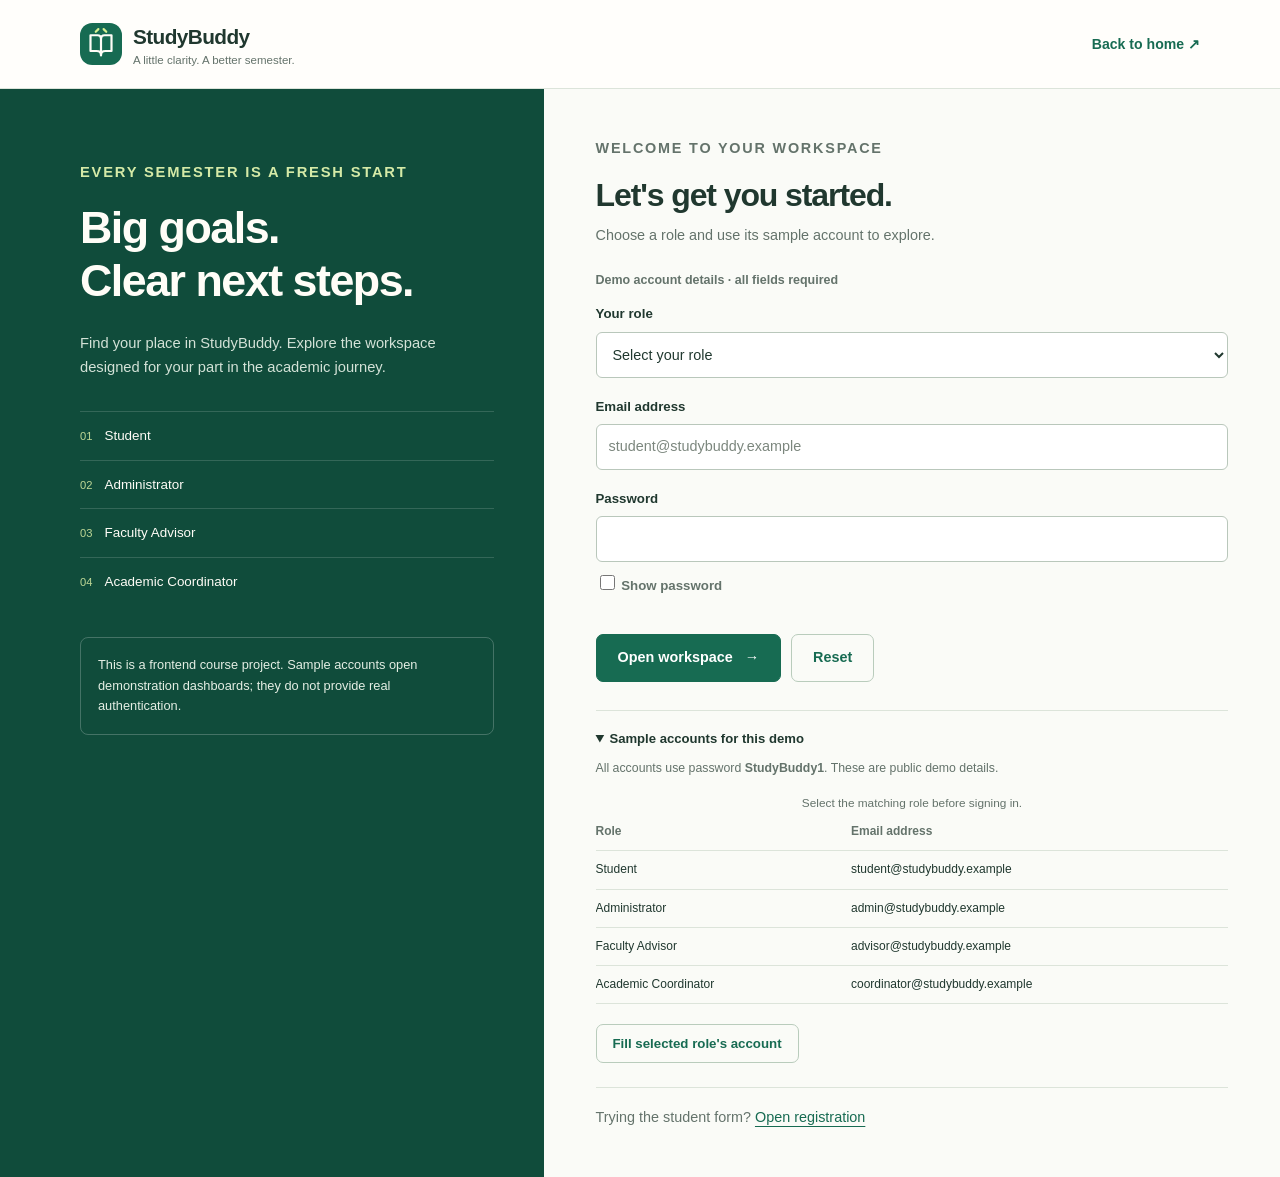
==== Login.html @ 67e5e539 "Add StudyBuddy milestone 1 frontend foundation Implement home navigation, demo login, student regist" ====
<!DOCTYPE html>
<html lang="en">
<head>
    <meta charset="UTF-8">
    <meta name="viewport" content="width=device-width, initial-scale=1.0">
    <title>Demo login — StudyBuddy</title>
    <link rel="icon" href="Images/StudyBuddyLogo.svg" type="image/svg+xml">
    <link rel="stylesheet" href="Design/Style.css">
</head>
<body onload="loadLoginPage()">
    <a class="skip-link" href="#main">Skip to login form</a>
    <header class="site-header"><div class="container header-inner">
        <a class="brand" href="index.html" aria-label="StudyBuddy home"><img src="Images/StudyBuddyLogo.svg" alt="" width="42" height="42"><span><strong>StudyBuddy</strong><small>A little clarity. A better semester.</small></span></a>
        <nav class="header-nav" aria-label="Main navigation"><a href="index.html">Back to home <span aria-hidden="true">↗</span></a></nav>
    </div></header>
    <div class="auth-layout">
        <aside class="auth-story">
            <p class="eyebrow">Every semester is a fresh start</p>
            <h2>Big goals.<br>Clear next steps.</h2>
            <p>Find your place in StudyBuddy. Explore the workspace designed for your part in the academic journey.</p>
            <ul class="story-list"><li><span aria-hidden="true">01</span>Student</li><li><span aria-hidden="true">02</span>Administrator</li><li><span aria-hidden="true">03</span>Faculty Advisor</li><li><span aria-hidden="true">04</span>Academic Coordinator</li></ul>
            <div class="story-note">This is a frontend course project. Sample accounts open demonstration dashboards; they do not provide real authentication.</div>
        </aside>
        <main class="auth-panel" id="main">
            <p class="eyebrow">Welcome to your workspace</p>
            <h1>Let's get you started.</h1>
            <p>Choose a role and use its sample account to explore.</p>
            <noscript><p class="noscript-note">JavaScript is needed to validate this form and open a dashboard.</p></noscript>
            <!-- As in the HMS sample, JavaScript checks every field before submission. -->
            <form onsubmit="return validateLoginForm()" onreset="resetLoginForm()" novalidate>
                <fieldset disabled>
                    <legend>Demo account details · all fields required</legend>
                    <div class="field">
                        <label for="Role">Your role</label>
                        <select id="Role" name="role" required aria-describedby="RoleError" onchange="clearAllErrors()">
                            <option value="">Select your role</option><option value="student">Student</option><option value="admin">Administrator</option><option value="advisor">Faculty Advisor</option><option value="coordinator">Academic Coordinator</option>
                        </select>
                        <p class="error" id="RoleError"></p>
                    </div>
                    <div class="field"><label for="Email">Email address</label><input id="Email" name="email" type="email" autocomplete="username" placeholder="student@studybuddy.example" required aria-describedby="EmailError"><p class="error" id="EmailError"></p></div>
                    <div class="field">
                        <label for="Password">Password</label><input id="Password" name="password" type="password" autocomplete="current-password" required aria-describedby="PasswordError">
                        <p class="error" id="PasswordError"></p>
                        <label class="choice"><input type="checkbox" id="ShowPassword" onclick="togglePassword('Password', this)"> Show password</label>
                    </div>
                </fieldset>
                <p id="ResultText" class="form-result" role="status" aria-live="polite"></p>
                <div class="form-actions"><button class="button" type="submit">Open workspace <span aria-hidden="true">→</span></button><button class="button secondary" type="reset">Reset</button></div>
                <details class="demo-accounts" open>
                    <summary>Sample accounts for this demo</summary>
                    <p>All accounts use password <strong>StudyBuddy1</strong>. These are public demo details.</p>
                    <div class="table-scroll"><table><caption class="hint">Select the matching role before signing in.</caption><thead><tr><th scope="col">Role</th><th scope="col">Email address</th></tr></thead><tbody>
                        <tr><td>Student</td><td>student@studybuddy.example</td></tr><tr><td>Administrator</td><td>admin@studybuddy.example</td></tr><tr><td>Faculty Advisor</td><td>advisor@studybuddy.example</td></tr><tr><td>Academic Coordinator</td><td>coordinator@studybuddy.example</td></tr>
                    </tbody></table></div>
                    <div class="form-actions"><button class="button secondary small" type="button" onclick="fillDemoAccount()">Fill selected role's account</button></div>
                </details>
            </form>
            <p class="form-bottom">Trying the student form? <a href="Student/StudentRegistration.html">Open registration</a></p>
        </main>
    </div>
    <script src="JS/Common.js"></script><script src="JS/Data.js"></script><script src="JS/Demo.js"></script><script src="JS/Login.js"></script>
</body>
</html>
---- Design/Style.css ----
/* Shared page styles, following the faculty's Design/Style.css structure. */
:root
{
    --green: #176b52;
    --green-dark: #104c3b;
    --green-light: #edf5ee;
    --ink: #20382f;
    --muted: #64736b;
    --paper: #fafbf7;
    --line: #dce4da;
}

* { box-sizing: border-box; }
html { scroll-behavior: smooth; }
body
{
    margin: 0;
    font-family: Arial, Helvetica, sans-serif;
    color: var(--ink);
    background: var(--paper);
    line-height: 1.6;
}
button, input, select { font: inherit; }
button, a, input, select, summary { -webkit-tap-highlight-color: transparent; }
a { color: var(--green); text-underline-offset: 4px; }
a:hover { color: var(--green-dark); }
button { cursor: pointer; }
img { max-width: 100%; }
h1, h2, h3, p { margin-top: 0; }
h1, h2, h3 { line-height: 1.2; }
h1 { font-size: 2.5rem; letter-spacing: -1.1px; }
h2 { font-size: 1.75rem; letter-spacing: -.5px; }
h3 { font-size: 1.15rem; }
p { margin-bottom: 1rem; }
[hidden] { display: none !important; }
:focus-visible { outline: 3px solid #d18a24; outline-offset: 4px; }
.container { width: min(1120px, calc(100% - 48px)); margin: 0 auto; }
.skip-link
{
    position: absolute;
    left: 16px;
    top: -100px;
    z-index: 5;
    padding: 10px 18px;
    background: white;
}
.skip-link:focus { top: 10px; }
.site-header { border-bottom: 1px solid var(--line); background: #fffefb; }
.header-inner { display: flex; align-items: center; justify-content: space-between; min-height: 88px; gap: 24px; }
.brand { display: inline-flex; align-items: center; gap: 11px; text-decoration: none; color: var(--ink); }
.brand img { width: 42px; height: 42px; }
.brand strong { display: block; font-size: 1.3rem; letter-spacing: -.6px; }
.brand small { display: block; color: var(--muted); font-size: .72rem; line-height: 1.3; }
.header-nav { display: flex; align-items: center; gap: 28px; }
.header-nav a { font-size: .88rem; text-decoration: none; font-weight: 600; }
.button
{
    display: inline-flex;
    align-items: center;
    justify-content: center;
    gap: 12px;
    min-height: 46px;
    padding: 11px 21px;
    border: 1px solid var(--green);
    border-radius: 7px;
    background: var(--green);
    color: white;
    text-decoration: none;
    font-weight: 600;
    font-size: .9rem;
}
.button:hover { color: white; background: var(--green-dark); border-color: var(--green-dark); }
.button.secondary { background: transparent; color: var(--green); border-color: #b9ccbc; }
.button.secondary:hover { background: var(--green-light); }
.button.small { min-height: 39px; padding: 7px 16px; font-size: .83rem; }
.link-button { border: 0; padding: 0; background: none; color: var(--green); text-decoration: underline; text-underline-offset: 4px; }
.eyebrow { font-size: .72rem; letter-spacing: 1.8px; text-transform: uppercase; font-weight: 700; color: var(--green); margin-bottom: 16px; }
.muted { color: var(--muted); }
.pill { display: inline-block; border: 1px solid var(--line); border-radius: 30px; padding: 3px 10px; font-size: .7rem; font-weight: 700; white-space: nowrap; }
.pill.ready { background: var(--green-light); border-color: #c8dccb; color: var(--green); }
.pill.planned { background: #f6f1e7; border-color: #e7ddc6; color: #76613a; }
.hero { display: grid; grid-template-columns: 1.2fr 1fr; gap: 70px; align-items: center; padding: 72px 0 62px; }
.hero h1 { font-size: clamp(2.7rem, 5vw, 4.1rem); line-height: 1.08; letter-spacing: -2.5px; margin-bottom: 22px; }
.hero h1 span { color: var(--green); }
.hero-copy > p:not(.eyebrow) { color: var(--muted); max-width: 490px; font-size: 1.02rem; }
.hero-actions { display: flex; gap: 12px; flex-wrap: wrap; margin: 28px 0 20px; }
.hero-meta { font-size: .75rem !important; }
.workspace-preview { background: #fffefb; border: 1px solid var(--line); border-radius: 14px; padding: 27px; box-shadow: 0 16px 36px #20382f09; transform: rotate(1deg); }
.preview-heading { display: flex; justify-content: space-between; align-items: center; border-bottom: 1px solid var(--line); padding-bottom: 17px; gap: 12px; }
.preview-heading strong { font-size: .83rem; }
.workspace-preview h2 { font-size: 1.45rem; margin: 24px 0 10px; }
.workspace-preview > p { font-size: .86rem; color: var(--muted); }
.step-list { list-style: none; padding: 0; margin: 24px 0 18px; }
.step-list li { display: flex; gap: 14px; align-items: center; padding: 15px 0; border-top: 1px solid #edf0e9; }
.step-number { display: grid; place-items: center; flex-shrink: 0; width: 34px; height: 34px; border-radius: 9px; background: #edf3e8; color: var(--green); font-size: .8rem; font-weight: 700; }
.step-list strong { display: block; font-size: .85rem; }
.step-list small { display: block; color: var(--muted); font-size: .76rem; }
.preview-footer { display: flex; gap: 8px; padding-top: 12px; }
.foundation-note { display: flex; align-items: center; gap: 17px; border: 1px solid #d4e0ca; border-radius: 8px; background: #f0f5e9; padding: 17px 21px; font-size: .83rem; }
.foundation-note p { margin: 0; }
.foundation-note strong { white-space: nowrap; color: var(--green); }
.role-section { padding: 60px 0; }
.section-top { display: flex; justify-content: space-between; align-items: end; gap: 24px; margin-bottom: 27px; }
.section-top h2 { margin-bottom: 8px; }
.section-top p { margin: 0; font-size: .92rem; color: var(--muted); }
.section-index { color: var(--muted); font-size: .72rem; white-space: nowrap; }
.role-grid { display: grid; grid-template-columns: repeat(4, 1fr); gap: 16px; }
.role-card { padding: 24px 20px; background: #fffefb; border: 1px solid var(--line); border-radius: 10px; display: flex; flex-direction: column; align-items: start; }
.role-icon { display: grid; place-items: center; width: 42px; height: 42px; background: var(--green-light); border-radius: 10px; color: var(--green); margin-bottom: 24px; font-size: 1.05rem; font-weight: 700; }
.role-card.admin .role-icon { background: #eef0f9; color: #4e5f91; }
.role-card.advisor .role-icon { background: #f7f0de; color: #8c6827; }
.role-card.coordinator .role-icon { background: #f4eaf0; color: #855971; }
.role-card h3 { margin-bottom: 12px; }
.role-card p { font-size: .82rem; color: var(--muted); margin-bottom: 23px; }
.role-card button { margin-top: auto; border: 0; padding: 0; background: none; font-weight: 700; font-size: .82rem; color: var(--green); }
.site-footer { border-top: 1px solid var(--line); padding: 25px 0; font-size: .74rem; color: var(--muted); }
.footer-inner { display: flex; justify-content: space-between; gap: 15px; flex-wrap: wrap; }
.footer-inner p { margin: 0; }
.demo-tools { padding-bottom: 24px; font-size: .78rem; color: var(--muted); }
.demo-tools p { margin: 8px 0 0; }

/* Forms keep the sample's fieldsets, error paragraphs, and result box. */
.auth-layout { display: grid; grid-template-columns: .85fr 1.15fr; min-height: calc(100vh - 89px); }
.auth-story { background: var(--green-dark); color: #fffdf7; padding: 72px max(30px, calc((100vw - 1120px) / 2)); padding-right: 50px; }
.auth-story .eyebrow { color: #d5eaa7; }
.auth-story h2 { font-size: clamp(2rem, 3.5vw, 3.2rem); letter-spacing: -1.5px; margin-bottom: 24px; }
.auth-story > p { color: #d3e2d7; font-size: .92rem; }
.story-list { list-style: none; margin: 32px 0; padding: 0; }
.story-list li { padding: 13px 0; border-top: 1px solid #ffffff26; font-size: .84rem; }
.story-list span { color: #bed796; margin-right: 12px; font-size: .7rem; }
.story-note { border: 1px solid #ffffff38; border-radius: 8px; padding: 17px; font-size: .8rem; color: #e4eee4; }
.auth-panel { padding: 48px 7%; max-width: 790px; width: 100%; margin: 0 auto; }
.auth-panel h1 { font-size: 2rem; margin-bottom: 10px; }
.auth-panel > p { color: var(--muted); font-size: .9rem; }
fieldset { border: 0; padding: 0; margin: 24px 0 0; min-width: 0; }
legend { font-size: .78rem; font-weight: 700; color: var(--muted); padding: 0 0 12px; }
.field { margin-bottom: 18px; }
.field label { display: block; font-size: .83rem; font-weight: 600; margin-bottom: 7px; }
input[type="text"], input[type="email"], input[type="password"], input[type="tel"], select
{
    width: 100%;
    min-height: 46px;
    border: 1px solid #b9c7bb;
    border-radius: 6px;
    padding: 10px 12px;
    background: white;
    color: var(--ink);
    font-size: .9rem;
}
input::placeholder { color: #7c877e; }
input:focus, select:focus { border-color: var(--green); outline: 2px solid #176b5233; outline-offset: 1px; }
[aria-invalid="true"] { border-color: #a52e27 !important; }
.hint { color: var(--muted); font-size: .74rem; margin: 6px 0 0; }
.error { color: #a52e27; margin: 5px 0 0; font-size: .78rem; }
.error:empty { display: none; }
.choice { display: flex; gap: 9px; align-items: center; font-size: .78rem; color: var(--muted); margin: 10px 0; }
.choice input { width: 15px; height: 15px; accent-color: var(--green); }
.form-actions { display: flex; flex-wrap: wrap; gap: 10px; margin-top: 20px; }
.form-result { margin: 16px 0 0; font-size: .84rem; }
.form-result.success { padding: 13px; background: #eaf4e8; border: 1px solid #b8d5b5; border-radius: 6px; color: #245625; }
.form-result.failed { padding: 13px; background: #fff0ec; border: 1px solid #e5beb5; border-radius: 6px; color: #932e24; }
.demo-accounts { margin-top: 28px; padding-top: 17px; border-top: 1px solid var(--line); }
.demo-accounts summary { cursor: pointer; font-weight: 600; font-size: .82rem; }
.demo-accounts p { font-size: .77rem; margin: 10px 0; color: var(--muted); }
.table-scroll { overflow-x: auto; }
table { width: 100%; border-collapse: collapse; font-size: .75rem; }
th, td { text-align: left; padding: 9px 8px; border-bottom: 1px solid var(--line); }
th { color: var(--muted); font-weight: 600; }
td:first-child, th:first-child { padding-left: 0; }
.form-bottom { margin: 24px 0 0; padding-top: 18px; border-top: 1px solid var(--line); font-size: .82rem; }
.registration-main { max-width: 850px; padding: 48px 0; }
.registration-card { background: #fffefb; border: 1px solid var(--line); padding: 30px; border-radius: 12px; }
.registration-card fieldset { border-top: 1px solid var(--line); padding-top: 20px; margin-top: 20px; }
.registration-card legend { padding: 0 12px 0 0; color: var(--green); font-size: .83rem; }
.form-grid { display: grid; grid-template-columns: 1fr 1fr; gap: 0 24px; }
.registration-header h1 { margin-bottom: 12px; }
.registration-header > p:not(.eyebrow) { color: var(--muted); max-width: 630px; font-size: .92rem; }
.continue-login { margin-top: 16px; }

/* The four role folders use the same dashboard shell. */
.dashboard-layout { display: grid; grid-template-columns: 238px minmax(0, 1fr); min-height: 100vh; }
.sidebar { background: #f1f4ec; border-right: 1px solid var(--line); padding: 27px 22px; display: flex; flex-direction: column; }
.sidebar .brand { margin-bottom: 36px; }
.sidebar .brand strong { font-size: 1.18rem; }
.sidebar .brand img { width: 36px; height: 36px; }
.sidebar-label { color: var(--muted); font-size: .66rem; letter-spacing: 1.7px; text-transform: uppercase; font-weight: 700; padding-left: 12px; margin-bottom: 12px; }
.sidebar-nav { display: flex; flex-direction: column; gap: 5px; }
.sidebar-nav a { text-decoration: none; color: #576b5f; font-size: .82rem; padding: 10px 12px; border-radius: 6px; }
.sidebar-nav a:hover { background: #e5ecdf; }
.sidebar-nav a.active { color: var(--green-dark); background: #dce9d5; font-weight: 700; }
.sidebar-bottom { margin-top: auto; padding: 34px 12px 0; color: var(--muted); font-size: .73rem; }
.sidebar-bottom a { display: block; margin-bottom: 12px; }
.dashboard-main { min-width: 0; }
.dashboard-topbar { padding: 21px 40px; border-bottom: 1px solid var(--line); display: flex; align-items: center; justify-content: space-between; gap: 20px; background: #fffefb; }
.breadcrumb { color: var(--muted); font-size: .78rem; }
.breadcrumb strong { color: var(--ink); font-weight: 500; }
.dashboard-content { max-width: 1100px; padding: 43px 40px; }
.dashboard-title { display: flex; justify-content: space-between; align-items: start; gap: 18px; margin-bottom: 28px; }
.dashboard-title h1 { font-size: 2.15rem; margin-bottom: 10px; }
.dashboard-title p { color: var(--muted); font-size: .9rem; max-width: 600px; margin-bottom: 0; }
.dashboard-title .eyebrow { color: var(--green); font-size: .7rem; margin-bottom: 10px; }
.welcome-panel { display: grid; grid-template-columns: 1fr auto; gap: 24px; align-items: center; padding: 28px; border: 1px solid #cbdcc0; border-radius: 10px; background: #edf3e5; margin-bottom: 35px; }
.welcome-panel h2 { font-size: 1.3rem; margin-bottom: 10px; }
.welcome-panel p { font-size: .86rem; color: #50694e; margin-bottom: 0; max-width: 610px; }
.feature-heading { margin: 0 0 18px; font-size: 1.1rem; }
.feature-grid { display: grid; grid-template-columns: 1fr 1fr; gap: 18px; }
.feature-card { padding: 23px; border: 1px solid var(--line); background: #fffefb; border-radius: 9px; scroll-margin-top: 22px; }
.feature-card .card-top { display: flex; justify-content: space-between; align-items: center; margin-bottom: 18px; }
.feature-card .card-number { color: var(--green); font-size: .76rem; font-weight: 700; }
.feature-card h3 { margin-bottom: 11px; }
.feature-card p { font-size: .84rem; color: var(--muted); }
.feature-card .milestone { border-top: 1px solid #edf0e9; padding-top: 12px; font-size: .73rem; color: var(--muted); margin-bottom: 0; }
.dashboard-note { margin-top: 27px; font-size: .78rem; color: var(--muted); }
.dashboard-note p { margin: 10px 0; }
.dashboard-note button { font-size: .78rem; }
.noscript-note { padding: 16px; background: #fff0ec; color: #932e24; border: 1px solid #e5beb5; }

@media (max-width: 1000px)
{
    .hero { gap: 30px; }
    .role-grid { grid-template-columns: 1fr 1fr; }
    .dashboard-layout { grid-template-columns: 205px minmax(0, 1fr); }
    .dashboard-content { padding: 32px 25px; }
    .dashboard-topbar { padding: 20px 25px; }
    .welcome-panel { grid-template-columns: 1fr; }
}
@media (max-width: 760px)
{
    .container { width: calc(100% - 36px); }
    .header-inner { min-height: 76px; gap: 12px; }
    .header-nav { gap: 14px; }
    .header-nav .desktop-link { display: none; }
    .brand small { display: none; }
    .hero { grid-template-columns: 1fr; padding: 43px 0; gap: 32px; }
    .hero h1 { letter-spacing: -1.6px; }
    .workspace-preview { transform: none; }
    .foundation-note { display: block; }
    .foundation-note strong { display: block; margin-bottom: 6px; }
    .role-section { padding: 40px 0; }
    .section-top { display: block; }
    .section-index { display: none; }
    .auth-layout { grid-template-columns: 1fr; }
    .auth-story { padding: 32px 24px; }
    .auth-story h2 { font-size: 2rem; margin-bottom: 12px; }
    .auth-story > p { margin-bottom: 0; }
    .story-list, .story-note { display: none; }
    .auth-panel { padding: 32px 24px; }
    .registration-main { padding: 32px 0; }
    .registration-card { padding: 22px; }
    .dashboard-layout { grid-template-columns: 1fr; }
    .sidebar { border-right: 0; border-bottom: 1px solid var(--line); padding: 16px 20px; }
    .sidebar .brand { margin-bottom: 18px; }
    .sidebar-label, .sidebar-bottom { display: none; }
    .sidebar-nav { flex-direction: row; flex-wrap: wrap; gap: 4px; }
    .sidebar-nav a { padding: 8px 10px; font-size: .75rem; }
    .dashboard-content { padding: 27px 20px; }
    .dashboard-topbar { padding: 15px 20px; }
    .dashboard-title { display: block; }
    .dashboard-title .pill { margin-top: 12px; }
    .dashboard-title h1 { font-size: 1.85rem; }
}
@media (max-width: 480px)
{
    .role-grid, .form-grid, .feature-grid { grid-template-columns: 1fr; }
    .role-card { padding: 22px; }
    .role-icon { margin-bottom: 17px; }
    .hero-actions .button { width: 100%; }
    .workspace-preview { padding: 21px; }
    .welcome-panel { padding: 22px; }
    h1 { font-size: 2rem; }
}
@media (prefers-reduced-motion: reduce)
{
    html { scroll-behavior: auto; }
}
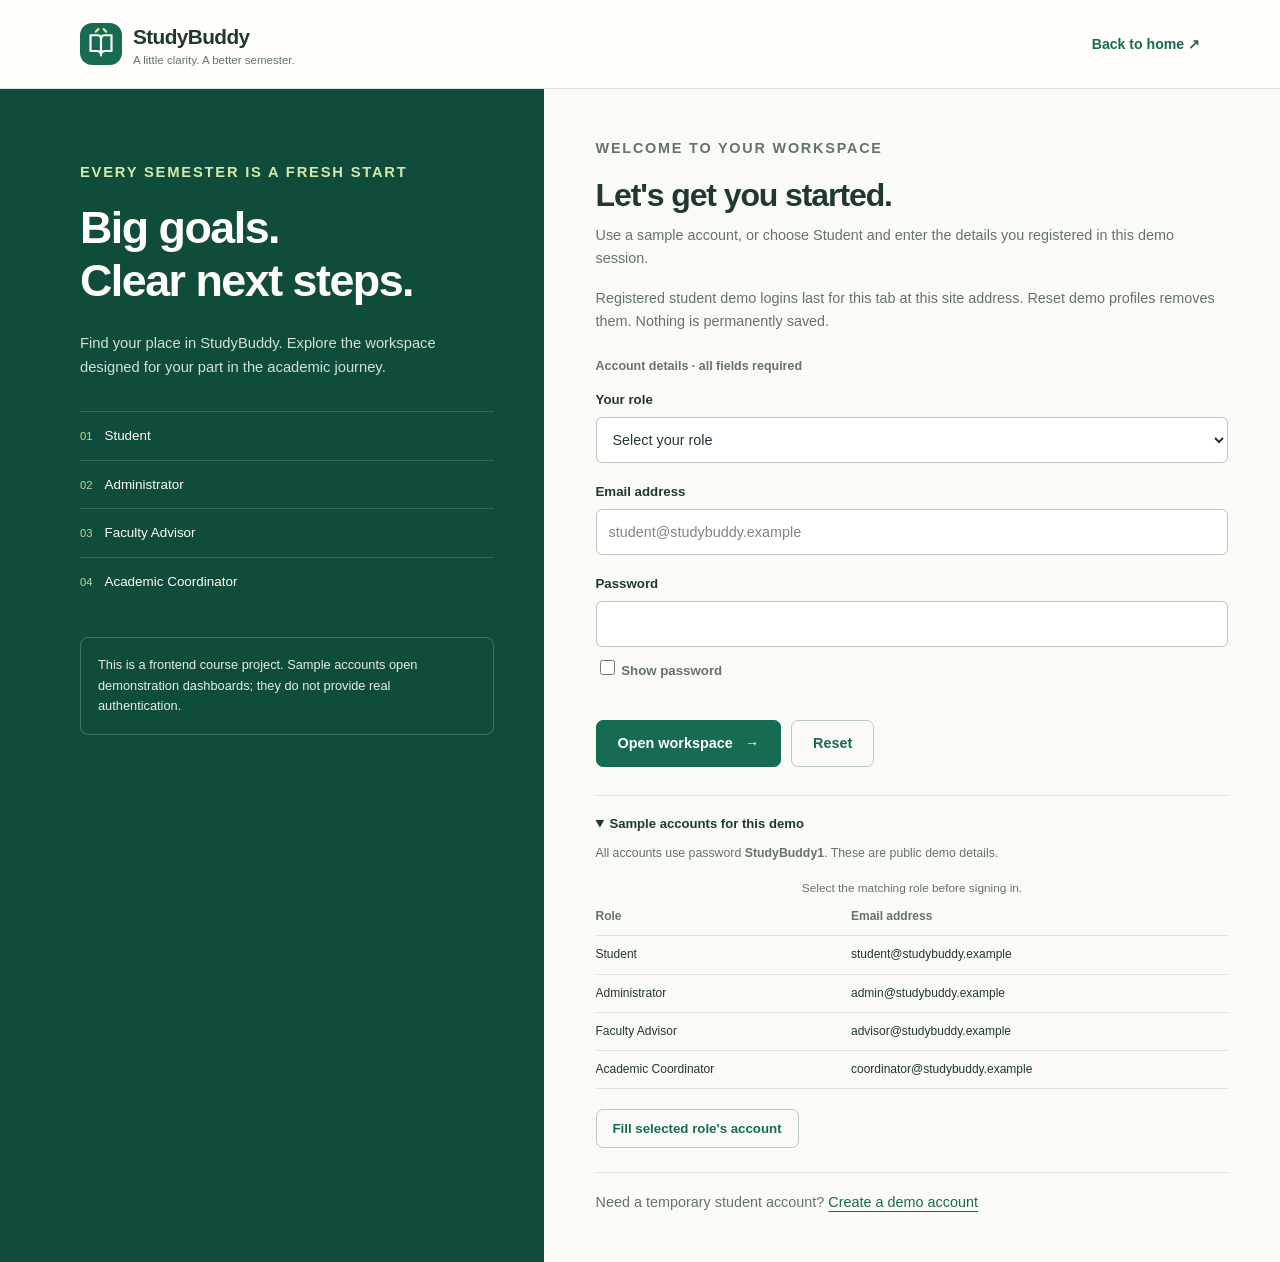
==== commit 914bc048: "Connect temporary student registration to simulated login Allow registered students to use their ent" ====
--- a/Login.html
+++ b/Login.html
@@ -24,12 +24,13 @@
         <main class="auth-panel" id="main">
             <p class="eyebrow">Welcome to your workspace</p>
             <h1>Let's get you started.</h1>
-            <p>Choose a role and use its sample account to explore.</p>
+            <p>Use a sample account, or choose Student and enter the details you registered in this demo session.</p>
+            <p class="hint" id="DemoStatus" role="status" aria-live="polite">Registered demo accounts work in the same tab and site address.</p>
             <noscript><p class="noscript-note">JavaScript is needed to validate this form and open a dashboard.</p></noscript>
             <!-- As in the HMS sample, JavaScript checks every field before submission. -->
             <form onsubmit="return validateLoginForm()" onreset="resetLoginForm()" novalidate>
                 <fieldset disabled>
-                    <legend>Demo account details · all fields required</legend>
+                    <legend>Account details · all fields required</legend>
                     <div class="field">
                         <label for="Role">Your role</label>
                         <select id="Role" name="role" required aria-describedby="RoleError" onchange="clearAllErrors()">
@@ -55,7 +56,7 @@
                     <div class="form-actions"><button class="button secondary small" type="button" onclick="fillDemoAccount()">Fill selected role's account</button></div>
                 </details>
             </form>
-            <p class="form-bottom">Trying the student form? <a href="Student/StudentRegistration.html">Open registration</a></p>
+            <p class="form-bottom">Need a temporary student account? <a href="Student/StudentRegistration.html">Create a demo account</a></p>
         </main>
     </div>
     <script src="JS/Common.js"></script><script src="JS/Data.js"></script><script src="JS/Demo.js"></script><script src="JS/Login.js"></script>
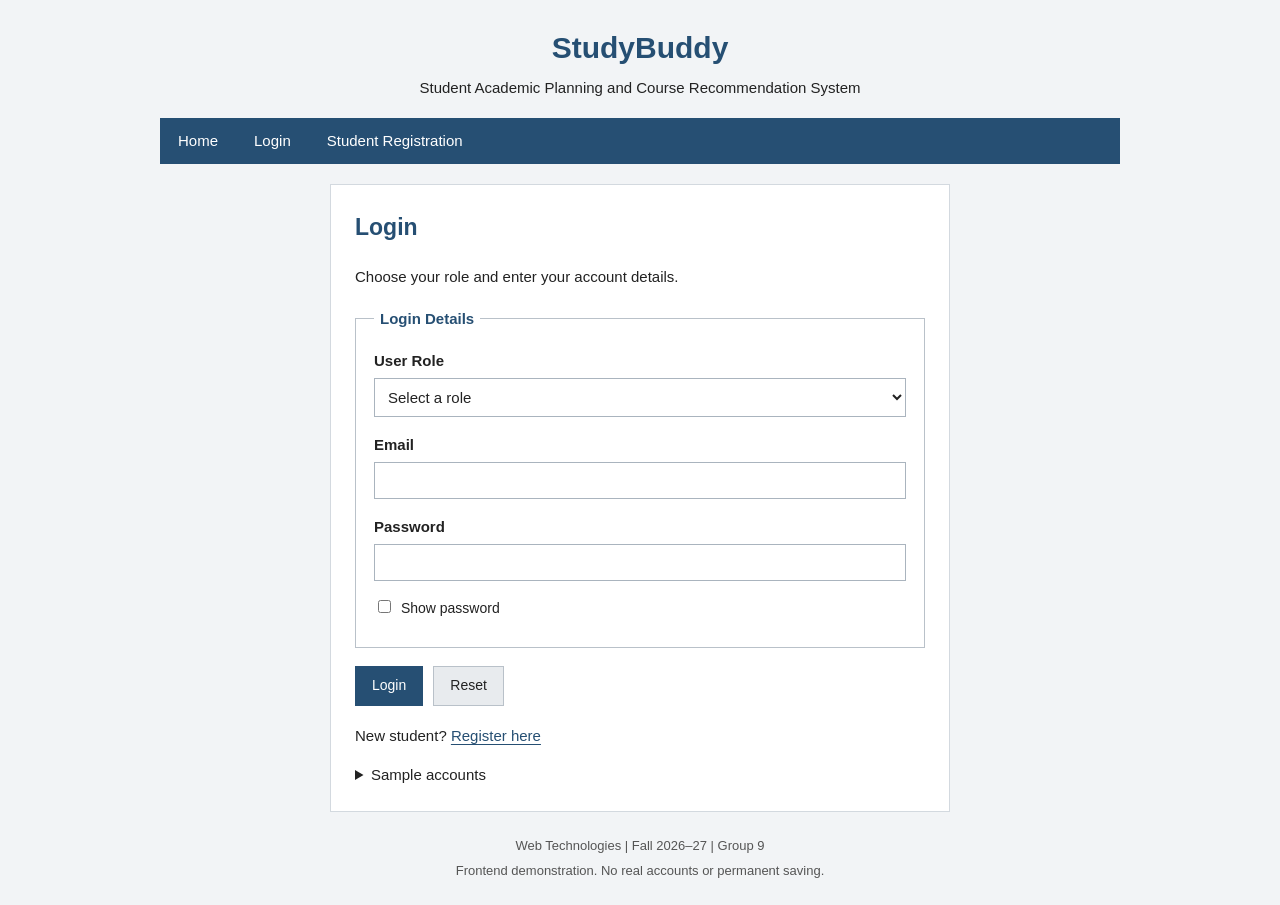
==== commit b0a59c9f: "Rebuild first draft with simple HMS-style pages and forms Use a plain academic layout, horizontal na" ====
--- a/Login.html
+++ b/Login.html
@@ -3,62 +3,165 @@
 <head>
     <meta charset="UTF-8">
     <meta name="viewport" content="width=device-width, initial-scale=1.0">
-    <title>Demo login — StudyBuddy</title>
-    <link rel="icon" href="Images/StudyBuddyLogo.svg" type="image/svg+xml">
+    <title>Login and Registration - StudyBuddy</title>
     <link rel="stylesheet" href="Design/Style.css">
 </head>
 <body onload="loadLoginPage()">
-    <a class="skip-link" href="#main">Skip to login form</a>
-    <header class="site-header"><div class="container header-inner">
-        <a class="brand" href="index.html" aria-label="StudyBuddy home"><img src="Images/StudyBuddyLogo.svg" alt="" width="42" height="42"><span><strong>StudyBuddy</strong><small>A little clarity. A better semester.</small></span></a>
-        <nav class="header-nav" aria-label="Main navigation"><a href="index.html">Back to home <span aria-hidden="true">↗</span></a></nav>
-    </div></header>
-    <div class="auth-layout">
-        <aside class="auth-story">
-            <p class="eyebrow">Every semester is a fresh start</p>
-            <h2>Big goals.<br>Clear next steps.</h2>
-            <p>Find your place in StudyBuddy. Explore the workspace designed for your part in the academic journey.</p>
-            <ul class="story-list"><li><span aria-hidden="true">01</span>Student</li><li><span aria-hidden="true">02</span>Administrator</li><li><span aria-hidden="true">03</span>Faculty Advisor</li><li><span aria-hidden="true">04</span>Academic Coordinator</li></ul>
-            <div class="story-note">This is a frontend course project. Sample accounts open demonstration dashboards; they do not provide real authentication.</div>
-        </aside>
-        <main class="auth-panel" id="main">
-            <p class="eyebrow">Welcome to your workspace</p>
-            <h1>Let's get you started.</h1>
-            <p>Use a sample account, or choose Student and enter the details you registered in this demo session.</p>
-            <p class="hint" id="DemoStatus" role="status" aria-live="polite">Registered demo accounts work in the same tab and site address.</p>
-            <noscript><p class="noscript-note">JavaScript is needed to validate this form and open a dashboard.</p></noscript>
-            <!-- As in the HMS sample, JavaScript checks every field before submission. -->
-            <form onsubmit="return validateLoginForm()" onreset="resetLoginForm()" novalidate>
+    <header class="header">
+        <h1>StudyBuddy</h1>
+        <p>Student Academic Planning and Course Recommendation System</p>
+    </header>
+    <nav class="topnav" aria-label="Main navigation">
+        <a href="index.html">Home</a>
+        <a href="#login" onclick="showLogin(); return false;">Login</a>
+        <a href="#register" onclick="showRegistration(); return false;">Student Registration</a>
+    </nav>
+    <main class="page form-container">
+        <noscript><p class="message failed">Please enable JavaScript to use the login and registration forms.</p></noscript>
+        <section id="login">
+            <h2>Login</h2>
+            <p>Choose your role and enter your account details.</p>
+            <form id="LoginForm" onsubmit="return validateLoginForm()" onreset="resetLoginForm()" oninput="clearResult('LoginResult')" onchange="clearResult('LoginResult')" novalidate>
                 <fieldset disabled>
-                    <legend>Account details · all fields required</legend>
-                    <div class="field">
-                        <label for="Role">Your role</label>
-                        <select id="Role" name="role" required aria-describedby="RoleError" onchange="clearAllErrors()">
-                            <option value="">Select your role</option><option value="student">Student</option><option value="admin">Administrator</option><option value="advisor">Faculty Advisor</option><option value="coordinator">Academic Coordinator</option>
+                    <legend>Login Details</legend>
+                    <div class="form-row">
+                        <label for="LoginRole">User Role</label>
+                        <select id="LoginRole" required aria-describedby="LoginRoleError">
+                            <option value="">Select a role</option>
+                            <option value="student">Student</option>
+                            <option value="admin">Administrator</option>
+                            <option value="advisor">Faculty Advisor</option>
+                            <option value="coordinator">Academic Coordinator</option>
                         </select>
-                        <p class="error" id="RoleError"></p>
+                        <p class="error" id="LoginRoleError"></p>
                     </div>
-                    <div class="field"><label for="Email">Email address</label><input id="Email" name="email" type="email" autocomplete="username" placeholder="student@studybuddy.example" required aria-describedby="EmailError"><p class="error" id="EmailError"></p></div>
-                    <div class="field">
-                        <label for="Password">Password</label><input id="Password" name="password" type="password" autocomplete="current-password" required aria-describedby="PasswordError">
-                        <p class="error" id="PasswordError"></p>
-                        <label class="choice"><input type="checkbox" id="ShowPassword" onclick="togglePassword('Password', this)"> Show password</label>
+                    <div class="form-row">
+                        <label for="LoginEmail">Email</label>
+                        <input id="LoginEmail" type="email" autocomplete="username" required aria-describedby="LoginEmailError">
+                        <p class="error" id="LoginEmailError"></p>
+                    </div>
+                    <div class="form-row">
+                        <label for="LoginPassword">Password</label>
+                        <input id="LoginPassword" type="password" autocomplete="current-password" required aria-describedby="LoginPasswordError">
+                        <p class="error" id="LoginPasswordError"></p>
+                    </div>
+                    <label class="choice">
+                        <input id="ShowLoginPassword" type="checkbox" onclick="togglePassword('LoginPassword', this)">
+                        Show password
+                    </label>
+                </fieldset>
+                <p id="LoginResult" class="message" role="status" aria-live="polite"></p>
+                <div class="form-buttons">
+                    <button type="submit">Login</button>
+                    <button class="secondary" type="reset">Reset</button>
+                </div>
+            </form>
+            <p>New student? <a href="#register" onclick="showRegistration(); return false;">Register here</a></p>
+            <details>
+                <summary>Sample accounts</summary>
+                <p class="small-note">Password for all sample accounts: <strong>StudyBuddy1</strong></p>
+                <div class="table-scroll">
+                    <table>
+                        <caption>Accounts for the classroom demonstration</caption>
+                        <thead><tr><th scope="col">Role</th><th scope="col">Email</th></tr></thead>
+                        <tbody>
+                            <tr><td>Student</td><td>student@studybuddy.example</td></tr>
+                            <tr><td>Administrator</td><td>admin@studybuddy.example</td></tr>
+                            <tr><td>Faculty Advisor</td><td>advisor@studybuddy.example</td></tr>
+                            <tr><td>Academic Coordinator</td><td>coordinator@studybuddy.example</td></tr>
+                        </tbody>
+                    </table>
+                </div>
+            </details>
+        </section>
+
+        <!-- Both forms stay on this page so temporary registration details are available to login. -->
+        <section id="register" hidden>
+            <h2>Student Registration</h2>
+            <p class="small-note">Use fictional details and a practice password. This demo account is cleared when you refresh or leave this page.</p>
+            <form id="RegistrationForm" onsubmit="return validateStudentRegistrationForm()" onreset="resetRegistrationForm()" oninput="clearRegistrationResult()" onchange="clearRegistrationResult()" novalidate>
+                <fieldset disabled>
+                    <legend>Student Information</legend>
+                    <div class="form-row">
+                        <label for="StudentName">Full Name</label>
+                        <input id="StudentName" type="text" autocomplete="name" required aria-describedby="StudentNameError">
+                        <p class="error" id="StudentNameError"></p>
+                    </div>
+                    <div class="form-row">
+                        <label for="StudentID">Student ID</label>
+                        <input id="StudentID" type="text" placeholder="26-12346-3" required aria-describedby="StudentIDHint StudentIDError">
+                        <p class="small-note" id="StudentIDHint">Example: 26-12346-3. The last digit is 1, 2 or 3.</p>
+                        <p class="error" id="StudentIDError"></p>
+                    </div>
+                    <div class="form-row">
+                        <label for="StudentEmail">Email</label>
+                        <input id="StudentEmail" type="email" autocomplete="email" required aria-describedby="StudentEmailError">
+                        <p class="error" id="StudentEmailError"></p>
+                    </div>
+                    <div class="form-row">
+                        <label for="StudentPhone">Phone Number (optional)</label>
+                        <input id="StudentPhone" type="tel" placeholder="01712345678" autocomplete="tel-national" aria-describedby="StudentPhoneError">
+                        <p class="error" id="StudentPhoneError"></p>
+                    </div>
+                    <div class="form-row">
+                        <label for="StudentProgram">Program</label>
+                        <select id="StudentProgram" required aria-describedby="StudentProgramError">
+                            <option value="">Select a program</option>
+                            <option value="CSE">Computer Science and Engineering</option>
+                            <option value="EEE">Electrical and Electronic Engineering</option>
+                            <option value="BBA">Business Administration</option>
+                        </select>
+                        <p class="error" id="StudentProgramError"></p>
+                    </div>
+                    <div class="form-row">
+                        <label for="StudentSemester">Current Semester</label>
+                        <select id="StudentSemester" required aria-describedby="StudentSemesterError">
+                            <option value="">Select a semester</option>
+                            <option value="1">1</option><option value="2">2</option>
+                            <option value="3">3</option><option value="4">4</option>
+                            <option value="5">5</option><option value="6">6</option>
+                            <option value="7">7</option><option value="8">8</option>
+                            <option value="9">9</option><option value="10">10</option>
+                            <option value="11">11</option><option value="12">12</option>
+                        </select>
+                        <p class="error" id="StudentSemesterError"></p>
                     </div>
                 </fieldset>
-                <p id="ResultText" class="form-result" role="status" aria-live="polite"></p>
-                <div class="form-actions"><button class="button" type="submit">Open workspace <span aria-hidden="true">→</span></button><button class="button secondary" type="reset">Reset</button></div>
-                <details class="demo-accounts" open>
-                    <summary>Sample accounts for this demo</summary>
-                    <p>All accounts use password <strong>StudyBuddy1</strong>. These are public demo details.</p>
-                    <div class="table-scroll"><table><caption class="hint">Select the matching role before signing in.</caption><thead><tr><th scope="col">Role</th><th scope="col">Email address</th></tr></thead><tbody>
-                        <tr><td>Student</td><td>student@studybuddy.example</td></tr><tr><td>Administrator</td><td>admin@studybuddy.example</td></tr><tr><td>Faculty Advisor</td><td>advisor@studybuddy.example</td></tr><tr><td>Academic Coordinator</td><td>coordinator@studybuddy.example</td></tr>
-                    </tbody></table></div>
-                    <div class="form-actions"><button class="button secondary small" type="button" onclick="fillDemoAccount()">Fill selected role's account</button></div>
-                </details>
+                <fieldset disabled>
+                    <legend>Password</legend>
+                    <div class="form-row">
+                        <label for="StudentPassword">Password</label>
+                        <input id="StudentPassword" type="password" autocomplete="new-password" required aria-describedby="StudentPasswordHint StudentPasswordError">
+                        <p class="small-note" id="StudentPasswordHint">At least 8 characters, including an uppercase letter, a lowercase letter and a number.</p>
+                        <p class="error" id="StudentPasswordError"></p>
+                    </div>
+                    <div class="form-row">
+                        <label for="ConfirmPassword">Confirm Password</label>
+                        <input id="ConfirmPassword" type="password" autocomplete="new-password" required aria-describedby="ConfirmPasswordError">
+                        <p class="error" id="ConfirmPasswordError"></p>
+                    </div>
+                    <label class="choice">
+                        <input id="ShowRegisterPassword" type="checkbox" onclick="togglePassword('StudentPassword', this); togglePassword('ConfirmPassword', this)">
+                        Show passwords
+                    </label>
+                </fieldset>
+                <p id="RegisterResult" class="message" role="status" aria-live="polite"></p>
+                <div class="form-buttons">
+                    <button type="submit">Register</button>
+                    <button class="secondary" type="reset">Reset</button>
+                    <button id="GoToLogin" type="button" onclick="showLogin()" hidden>Go to login</button>
+                </div>
             </form>
-            <p class="form-bottom">Need a temporary student account? <a href="Student/StudentRegistration.html">Create a demo account</a></p>
-        </main>
-    </div>
-    <script src="JS/Common.js"></script><script src="JS/Data.js"></script><script src="JS/Demo.js"></script><script src="JS/Login.js"></script>
+            <p><a href="#login" onclick="showLogin(); return false;">Back to login</a></p>
+        </section>
+    </main>
+    <footer class="footer">
+        <p>Web Technologies | Fall 2026–27 | Group 9</p>
+        <p>Frontend demonstration. No real accounts or permanent saving.</p>
+    </footer>
+    <script src="JS/Common.js"></script>
+    <script src="JS/Data.js"></script>
+    <script src="JS/Login.js"></script>
+    <script src="Student/JS/StudentRegistration.js"></script>
 </body>
 </html>
--- a/Design/Style.css
+++ b/Design/Style.css
@@ -1,275 +1,321 @@
-/* Shared page styles, following the faculty's Design/Style.css structure. */
-:root
-{
-    --green: #176b52;
-    --green-dark: #104c3b;
-    --green-light: #edf5ee;
-    --ink: #20382f;
-    --muted: #64736b;
-    --paper: #fafbf7;
-    --line: #dce4da;
-}
-
-* { box-sizing: border-box; }
-html { scroll-behavior: smooth; }
+/* Shared styles for the home page, forms and role dashboards. */
 body
 {
     margin: 0;
+    padding: 0 16px;
     font-family: Arial, Helvetica, sans-serif;
-    color: var(--ink);
-    background: var(--paper);
+    font-size: 15px;
     line-height: 1.6;
-}
-button, input, select { font: inherit; }
-button, a, input, select, summary { -webkit-tap-highlight-color: transparent; }
-a { color: var(--green); text-underline-offset: 4px; }
-a:hover { color: var(--green-dark); }
-button { cursor: pointer; }
-img { max-width: 100%; }
-h1, h2, h3, p { margin-top: 0; }
-h1, h2, h3 { line-height: 1.2; }
-h1 { font-size: 2.5rem; letter-spacing: -1.1px; }
-h2 { font-size: 1.75rem; letter-spacing: -.5px; }
-h3 { font-size: 1.15rem; }
-p { margin-bottom: 1rem; }
-[hidden] { display: none !important; }
-:focus-visible { outline: 3px solid #d18a24; outline-offset: 4px; }
-.container { width: min(1120px, calc(100% - 48px)); margin: 0 auto; }
-.skip-link
-{
-    position: absolute;
-    left: 16px;
-    top: -100px;
-    z-index: 5;
-    padding: 10px 18px;
-    background: white;
-}
-.skip-link:focus { top: 10px; }
-.site-header { border-bottom: 1px solid var(--line); background: #fffefb; }
-.header-inner { display: flex; align-items: center; justify-content: space-between; min-height: 88px; gap: 24px; }
-.brand { display: inline-flex; align-items: center; gap: 11px; text-decoration: none; color: var(--ink); }
-.brand img { width: 42px; height: 42px; }
-.brand strong { display: block; font-size: 1.3rem; letter-spacing: -.6px; }
-.brand small { display: block; color: var(--muted); font-size: .72rem; line-height: 1.3; }
-.header-nav { display: flex; align-items: center; gap: 28px; }
-.header-nav a { font-size: .88rem; text-decoration: none; font-weight: 600; }
-.button
-{
-    display: inline-flex;
-    align-items: center;
-    justify-content: center;
-    gap: 12px;
-    min-height: 46px;
-    padding: 11px 21px;
-    border: 1px solid var(--green);
-    border-radius: 7px;
-    background: var(--green);
+    color: #222;
+    background-color: #f2f4f6;
+}
+
+.header
+{
+    max-width: 960px;
+    margin: 0 auto;
+    padding: 24px 0 18px;
+    text-align: center;
+}
+
+.header h1
+{
+    margin: 0;
+    color: #264f73;
+    font-size: 30px;
+}
+
+.header p
+{
+    margin: 4px 0 0;
+}
+
+.topnav
+{
+    max-width: 960px;
+    margin: 0 auto;
+    display: flex;
+    flex-wrap: wrap;
+    background-color: #264f73;
+}
+
+.topnav a
+{
+    padding: 11px 18px;
     color: white;
     text-decoration: none;
-    font-weight: 600;
-    font-size: .9rem;
-}
-.button:hover { color: white; background: var(--green-dark); border-color: var(--green-dark); }
-.button.secondary { background: transparent; color: var(--green); border-color: #b9ccbc; }
-.button.secondary:hover { background: var(--green-light); }
-.button.small { min-height: 39px; padding: 7px 16px; font-size: .83rem; }
-.link-button { border: 0; padding: 0; background: none; color: var(--green); text-decoration: underline; text-underline-offset: 4px; }
-.eyebrow { font-size: .72rem; letter-spacing: 1.8px; text-transform: uppercase; font-weight: 700; color: var(--green); margin-bottom: 16px; }
-.muted { color: var(--muted); }
-.pill { display: inline-block; border: 1px solid var(--line); border-radius: 30px; padding: 3px 10px; font-size: .7rem; font-weight: 700; white-space: nowrap; }
-.pill.ready { background: var(--green-light); border-color: #c8dccb; color: var(--green); }
-.pill.planned { background: #f6f1e7; border-color: #e7ddc6; color: #76613a; }
-.hero { display: grid; grid-template-columns: 1.2fr 1fr; gap: 70px; align-items: center; padding: 72px 0 62px; }
-.hero h1 { font-size: clamp(2.7rem, 5vw, 4.1rem); line-height: 1.08; letter-spacing: -2.5px; margin-bottom: 22px; }
-.hero h1 span { color: var(--green); }
-.hero-copy > p:not(.eyebrow) { color: var(--muted); max-width: 490px; font-size: 1.02rem; }
-.hero-actions { display: flex; gap: 12px; flex-wrap: wrap; margin: 28px 0 20px; }
-.hero-meta { font-size: .75rem !important; }
-.workspace-preview { background: #fffefb; border: 1px solid var(--line); border-radius: 14px; padding: 27px; box-shadow: 0 16px 36px #20382f09; transform: rotate(1deg); }
-.preview-heading { display: flex; justify-content: space-between; align-items: center; border-bottom: 1px solid var(--line); padding-bottom: 17px; gap: 12px; }
-.preview-heading strong { font-size: .83rem; }
-.workspace-preview h2 { font-size: 1.45rem; margin: 24px 0 10px; }
-.workspace-preview > p { font-size: .86rem; color: var(--muted); }
-.step-list { list-style: none; padding: 0; margin: 24px 0 18px; }
-.step-list li { display: flex; gap: 14px; align-items: center; padding: 15px 0; border-top: 1px solid #edf0e9; }
-.step-number { display: grid; place-items: center; flex-shrink: 0; width: 34px; height: 34px; border-radius: 9px; background: #edf3e8; color: var(--green); font-size: .8rem; font-weight: 700; }
-.step-list strong { display: block; font-size: .85rem; }
-.step-list small { display: block; color: var(--muted); font-size: .76rem; }
-.preview-footer { display: flex; gap: 8px; padding-top: 12px; }
-.foundation-note { display: flex; align-items: center; gap: 17px; border: 1px solid #d4e0ca; border-radius: 8px; background: #f0f5e9; padding: 17px 21px; font-size: .83rem; }
-.foundation-note p { margin: 0; }
-.foundation-note strong { white-space: nowrap; color: var(--green); }
-.role-section { padding: 60px 0; }
-.section-top { display: flex; justify-content: space-between; align-items: end; gap: 24px; margin-bottom: 27px; }
-.section-top h2 { margin-bottom: 8px; }
-.section-top p { margin: 0; font-size: .92rem; color: var(--muted); }
-.section-index { color: var(--muted); font-size: .72rem; white-space: nowrap; }
-.role-grid { display: grid; grid-template-columns: repeat(4, 1fr); gap: 16px; }
-.role-card { padding: 24px 20px; background: #fffefb; border: 1px solid var(--line); border-radius: 10px; display: flex; flex-direction: column; align-items: start; }
-.role-icon { display: grid; place-items: center; width: 42px; height: 42px; background: var(--green-light); border-radius: 10px; color: var(--green); margin-bottom: 24px; font-size: 1.05rem; font-weight: 700; }
-.role-card.admin .role-icon { background: #eef0f9; color: #4e5f91; }
-.role-card.advisor .role-icon { background: #f7f0de; color: #8c6827; }
-.role-card.coordinator .role-icon { background: #f4eaf0; color: #855971; }
-.role-card h3 { margin-bottom: 12px; }
-.role-card p { font-size: .82rem; color: var(--muted); margin-bottom: 23px; }
-.role-card button { margin-top: auto; border: 0; padding: 0; background: none; font-weight: 700; font-size: .82rem; color: var(--green); }
-.site-footer { border-top: 1px solid var(--line); padding: 25px 0; font-size: .74rem; color: var(--muted); }
-.footer-inner { display: flex; justify-content: space-between; gap: 15px; flex-wrap: wrap; }
-.footer-inner p { margin: 0; }
-.demo-tools { padding-bottom: 24px; font-size: .78rem; color: var(--muted); }
-.demo-tools p { margin: 8px 0 0; }
-
-/* Forms keep the sample's fieldsets, error paragraphs, and result box. */
-.auth-layout { display: grid; grid-template-columns: .85fr 1.15fr; min-height: calc(100vh - 89px); }
-.auth-story { background: var(--green-dark); color: #fffdf7; padding: 72px max(30px, calc((100vw - 1120px) / 2)); padding-right: 50px; }
-.auth-story .eyebrow { color: #d5eaa7; }
-.auth-story h2 { font-size: clamp(2rem, 3.5vw, 3.2rem); letter-spacing: -1.5px; margin-bottom: 24px; }
-.auth-story > p { color: #d3e2d7; font-size: .92rem; }
-.story-list { list-style: none; margin: 32px 0; padding: 0; }
-.story-list li { padding: 13px 0; border-top: 1px solid #ffffff26; font-size: .84rem; }
-.story-list span { color: #bed796; margin-right: 12px; font-size: .7rem; }
-.story-note { border: 1px solid #ffffff38; border-radius: 8px; padding: 17px; font-size: .8rem; color: #e4eee4; }
-.auth-panel { padding: 48px 7%; max-width: 790px; width: 100%; margin: 0 auto; }
-.auth-panel h1 { font-size: 2rem; margin-bottom: 10px; }
-.auth-panel > p { color: var(--muted); font-size: .9rem; }
-fieldset { border: 0; padding: 0; margin: 24px 0 0; min-width: 0; }
-legend { font-size: .78rem; font-weight: 700; color: var(--muted); padding: 0 0 12px; }
-.field { margin-bottom: 18px; }
-.field label { display: block; font-size: .83rem; font-weight: 600; margin-bottom: 7px; }
-input[type="text"], input[type="email"], input[type="password"], input[type="tel"], select
+}
+
+.topnav a:hover,
+.topnav a.active
+{
+    background-color: #193b59;
+}
+
+.page
+{
+    max-width: 960px;
+    margin: 20px auto;
+    padding: 24px;
+    box-sizing: border-box;
+    border: 1px solid #d3d9df;
+    background-color: white;
+}
+
+h2
+{
+    margin-top: 0;
+    color: #264f73;
+    font-size: 23px;
+}
+
+h3
+{
+    margin-top: 0;
+    font-size: 18px;
+}
+
+a
+{
+    color: #264f73;
+    text-underline-offset: 3px;
+}
+
+.role-list
+{
+    display: flex;
+    flex-wrap: wrap;
+    gap: 16px;
+    margin-top: 20px;
+}
+
+.role-box
+{
+    flex: 1 1 350px;
+    padding: 18px;
+    border: 1px solid #d3d9df;
+    box-sizing: border-box;
+}
+
+.role-box p
+{
+    margin: 10px 0 18px;
+}
+
+button,
+.button
+{
+    display: inline-block;
+    padding: 9px 16px;
+    border: 1px solid #264f73;
+    background-color: #264f73;
+    color: white;
+    font-family: Arial, Helvetica, sans-serif;
+    font-size: 14px;
+    line-height: 1.4;
+    text-decoration: none;
+    cursor: pointer;
+}
+
+button:hover,
+.button:hover
+{
+    background-color: #193b59;
+}
+
+button.secondary,
+.button.secondary,
+button[type="reset"]
+{
+    background-color: #e8ebee;
+    border-color: #b9c1c9;
+    color: #222;
+}
+
+.form-container
+{
+    max-width: 620px;
+    margin: 20px auto;
+}
+
+fieldset
+{
+    margin: 18px 0;
+    padding: 18px;
+    min-width: 0;
+    border: 1px solid #b9c1c9;
+}
+
+legend
+{
+    padding: 0 6px;
+    font-weight: bold;
+    color: #264f73;
+}
+
+.form-row
+{
+    margin-bottom: 16px;
+}
+
+.form-row label
+{
+    display: block;
+    margin-bottom: 5px;
+    font-weight: bold;
+}
+
+input[type="text"],
+input[type="email"],
+input[type="tel"],
+input[type="password"],
+input[type="number"],
+select,
+textarea
 {
     width: 100%;
-    min-height: 46px;
-    border: 1px solid #b9c7bb;
-    border-radius: 6px;
+    padding: 9px;
+    border: 1px solid #aab4be;
+    box-sizing: border-box;
+    background-color: white;
+    color: #222;
+    font-family: Arial, Helvetica, sans-serif;
+    font-size: 15px;
+}
+
+.choice
+{
+    display: block;
+    margin: 10px 0;
+    font-size: 14px;
+}
+
+.choice input
+{
+    margin-right: 6px;
+}
+
+.error
+{
+    margin: 5px 0 0;
+    color: #a22121;
+    font-size: 13px;
+}
+
+.error:empty,
+.message:empty
+{
+    display: none;
+}
+
+.message
+{
+    margin: 16px 0;
     padding: 10px 12px;
-    background: white;
-    color: var(--ink);
-    font-size: .9rem;
-}
-input::placeholder { color: #7c877e; }
-input:focus, select:focus { border-color: var(--green); outline: 2px solid #176b5233; outline-offset: 1px; }
-[aria-invalid="true"] { border-color: #a52e27 !important; }
-.hint { color: var(--muted); font-size: .74rem; margin: 6px 0 0; }
-.error { color: #a52e27; margin: 5px 0 0; font-size: .78rem; }
-.error:empty { display: none; }
-.choice { display: flex; gap: 9px; align-items: center; font-size: .78rem; color: var(--muted); margin: 10px 0; }
-.choice input { width: 15px; height: 15px; accent-color: var(--green); }
-.form-actions { display: flex; flex-wrap: wrap; gap: 10px; margin-top: 20px; }
-.form-result { margin: 16px 0 0; font-size: .84rem; }
-.form-result.success { padding: 13px; background: #eaf4e8; border: 1px solid #b8d5b5; border-radius: 6px; color: #245625; }
-.form-result.failed { padding: 13px; background: #fff0ec; border: 1px solid #e5beb5; border-radius: 6px; color: #932e24; }
-.demo-accounts { margin-top: 28px; padding-top: 17px; border-top: 1px solid var(--line); }
-.demo-accounts summary { cursor: pointer; font-weight: 600; font-size: .82rem; }
-.demo-accounts p { font-size: .77rem; margin: 10px 0; color: var(--muted); }
-.table-scroll { overflow-x: auto; }
-table { width: 100%; border-collapse: collapse; font-size: .75rem; }
-th, td { text-align: left; padding: 9px 8px; border-bottom: 1px solid var(--line); }
-th { color: var(--muted); font-weight: 600; }
-td:first-child, th:first-child { padding-left: 0; }
-.form-bottom { margin: 24px 0 0; padding-top: 18px; border-top: 1px solid var(--line); font-size: .82rem; }
-.registration-main { max-width: 850px; padding: 48px 0; }
-.registration-card { background: #fffefb; border: 1px solid var(--line); padding: 30px; border-radius: 12px; }
-.registration-card fieldset { border-top: 1px solid var(--line); padding-top: 20px; margin-top: 20px; }
-.registration-card legend { padding: 0 12px 0 0; color: var(--green); font-size: .83rem; }
-.form-grid { display: grid; grid-template-columns: 1fr 1fr; gap: 0 24px; }
-.registration-header h1 { margin-bottom: 12px; }
-.registration-header > p:not(.eyebrow) { color: var(--muted); max-width: 630px; font-size: .92rem; }
-.continue-login { margin-top: 16px; }
-
-/* The four role folders use the same dashboard shell. */
-.dashboard-layout { display: grid; grid-template-columns: 238px minmax(0, 1fr); min-height: 100vh; }
-.sidebar { background: #f1f4ec; border-right: 1px solid var(--line); padding: 27px 22px; display: flex; flex-direction: column; }
-.sidebar .brand { margin-bottom: 36px; }
-.sidebar .brand strong { font-size: 1.18rem; }
-.sidebar .brand img { width: 36px; height: 36px; }
-.sidebar-label { color: var(--muted); font-size: .66rem; letter-spacing: 1.7px; text-transform: uppercase; font-weight: 700; padding-left: 12px; margin-bottom: 12px; }
-.sidebar-nav { display: flex; flex-direction: column; gap: 5px; }
-.sidebar-nav a { text-decoration: none; color: #576b5f; font-size: .82rem; padding: 10px 12px; border-radius: 6px; }
-.sidebar-nav a:hover { background: #e5ecdf; }
-.sidebar-nav a.active { color: var(--green-dark); background: #dce9d5; font-weight: 700; }
-.sidebar-bottom { margin-top: auto; padding: 34px 12px 0; color: var(--muted); font-size: .73rem; }
-.sidebar-bottom a { display: block; margin-bottom: 12px; }
-.dashboard-main { min-width: 0; }
-.dashboard-topbar { padding: 21px 40px; border-bottom: 1px solid var(--line); display: flex; align-items: center; justify-content: space-between; gap: 20px; background: #fffefb; }
-.breadcrumb { color: var(--muted); font-size: .78rem; }
-.breadcrumb strong { color: var(--ink); font-weight: 500; }
-.dashboard-content { max-width: 1100px; padding: 43px 40px; }
-.dashboard-title { display: flex; justify-content: space-between; align-items: start; gap: 18px; margin-bottom: 28px; }
-.dashboard-title h1 { font-size: 2.15rem; margin-bottom: 10px; }
-.dashboard-title p { color: var(--muted); font-size: .9rem; max-width: 600px; margin-bottom: 0; }
-.dashboard-title .eyebrow { color: var(--green); font-size: .7rem; margin-bottom: 10px; }
-.welcome-panel { display: grid; grid-template-columns: 1fr auto; gap: 24px; align-items: center; padding: 28px; border: 1px solid #cbdcc0; border-radius: 10px; background: #edf3e5; margin-bottom: 35px; }
-.welcome-panel h2 { font-size: 1.3rem; margin-bottom: 10px; }
-.welcome-panel p { font-size: .86rem; color: #50694e; margin-bottom: 0; max-width: 610px; }
-.feature-heading { margin: 0 0 18px; font-size: 1.1rem; }
-.feature-grid { display: grid; grid-template-columns: 1fr 1fr; gap: 18px; }
-.feature-card { padding: 23px; border: 1px solid var(--line); background: #fffefb; border-radius: 9px; scroll-margin-top: 22px; }
-.feature-card .card-top { display: flex; justify-content: space-between; align-items: center; margin-bottom: 18px; }
-.feature-card .card-number { color: var(--green); font-size: .76rem; font-weight: 700; }
-.feature-card h3 { margin-bottom: 11px; }
-.feature-card p { font-size: .84rem; color: var(--muted); }
-.feature-card .milestone { border-top: 1px solid #edf0e9; padding-top: 12px; font-size: .73rem; color: var(--muted); margin-bottom: 0; }
-.dashboard-note { margin-top: 27px; font-size: .78rem; color: var(--muted); }
-.dashboard-note p { margin: 10px 0; }
-.dashboard-note button { font-size: .78rem; }
-.noscript-note { padding: 16px; background: #fff0ec; color: #932e24; border: 1px solid #e5beb5; }
-
-@media (max-width: 1000px)
-{
-    .hero { gap: 30px; }
-    .role-grid { grid-template-columns: 1fr 1fr; }
-    .dashboard-layout { grid-template-columns: 205px minmax(0, 1fr); }
-    .dashboard-content { padding: 32px 25px; }
-    .dashboard-topbar { padding: 20px 25px; }
-    .welcome-panel { grid-template-columns: 1fr; }
-}
-@media (max-width: 760px)
-{
-    .container { width: calc(100% - 36px); }
-    .header-inner { min-height: 76px; gap: 12px; }
-    .header-nav { gap: 14px; }
-    .header-nav .desktop-link { display: none; }
-    .brand small { display: none; }
-    .hero { grid-template-columns: 1fr; padding: 43px 0; gap: 32px; }
-    .hero h1 { letter-spacing: -1.6px; }
-    .workspace-preview { transform: none; }
-    .foundation-note { display: block; }
-    .foundation-note strong { display: block; margin-bottom: 6px; }
-    .role-section { padding: 40px 0; }
-    .section-top { display: block; }
-    .section-index { display: none; }
-    .auth-layout { grid-template-columns: 1fr; }
-    .auth-story { padding: 32px 24px; }
-    .auth-story h2 { font-size: 2rem; margin-bottom: 12px; }
-    .auth-story > p { margin-bottom: 0; }
-    .story-list, .story-note { display: none; }
-    .auth-panel { padding: 32px 24px; }
-    .registration-main { padding: 32px 0; }
-    .registration-card { padding: 22px; }
-    .dashboard-layout { grid-template-columns: 1fr; }
-    .sidebar { border-right: 0; border-bottom: 1px solid var(--line); padding: 16px 20px; }
-    .sidebar .brand { margin-bottom: 18px; }
-    .sidebar-label, .sidebar-bottom { display: none; }
-    .sidebar-nav { flex-direction: row; flex-wrap: wrap; gap: 4px; }
-    .sidebar-nav a { padding: 8px 10px; font-size: .75rem; }
-    .dashboard-content { padding: 27px 20px; }
-    .dashboard-topbar { padding: 15px 20px; }
-    .dashboard-title { display: block; }
-    .dashboard-title .pill { margin-top: 12px; }
-    .dashboard-title h1 { font-size: 1.85rem; }
-}
-@media (max-width: 480px)
-{
-    .role-grid, .form-grid, .feature-grid { grid-template-columns: 1fr; }
-    .role-card { padding: 22px; }
-    .role-icon { margin-bottom: 17px; }
-    .hero-actions .button { width: 100%; }
-    .workspace-preview { padding: 21px; }
-    .welcome-panel { padding: 22px; }
-    h1 { font-size: 2rem; }
-}
-@media (prefers-reduced-motion: reduce)
-{
-    html { scroll-behavior: auto; }
-}
+    border: 1px solid #b9c1c9;
+}
+
+.success
+{
+    background-color: #edf6ed;
+    border-color: #9cb99c;
+    color: #245324;
+}
+
+.failed
+{
+    background-color: #fff0f0;
+    border-color: #d9aaaa;
+    color: #8c2222;
+}
+
+.form-buttons
+{
+    display: flex;
+    flex-wrap: wrap;
+    gap: 10px;
+    margin: 18px 0;
+}
+
+.small-note
+{
+    font-size: 13px;
+    color: #555;
+}
+
+.table-scroll
+{
+    overflow-x: auto;
+}
+
+table
+{
+    width: 100%;
+    margin: 18px 0;
+    border-collapse: collapse;
+}
+
+th,
+td
+{
+    padding: 10px;
+    text-align: left;
+    border: 1px solid #d3d9df;
+}
+
+th
+{
+    background-color: #edf0f3;
+}
+
+.tool-section
+{
+    padding-top: 18px;
+    margin-top: 18px;
+    border-top: 1px solid #d3d9df;
+}
+
+.footer
+{
+    max-width: 960px;
+    margin: 24px auto;
+    text-align: center;
+    color: #555;
+    font-size: 13px;
+}
+
+.footer p
+{
+    margin: 4px 0;
+}
+
+[hidden]
+{
+    display: none !important;
+}
+
+[aria-invalid="true"]
+{
+    border-color: #a22121;
+}
+
+a:focus-visible,
+button:focus-visible,
+input:focus-visible,
+select:focus-visible
+{
+    outline: 2px solid #b16a08;
+    outline-offset: 3px;
+}
+
+@media (max-width: 600px)
+{
+    body { padding: 0 10px; }
+    .header { padding: 18px 0; }
+    .header h1 { font-size: 26px; }
+    .header p { font-size: 13px; }
+    .topnav a { padding: 10px 12px; font-size: 14px; }
+    .page { padding: 16px; }
+    fieldset { padding: 12px; }
+    th, td { padding: 8px; font-size: 13px; }
+}
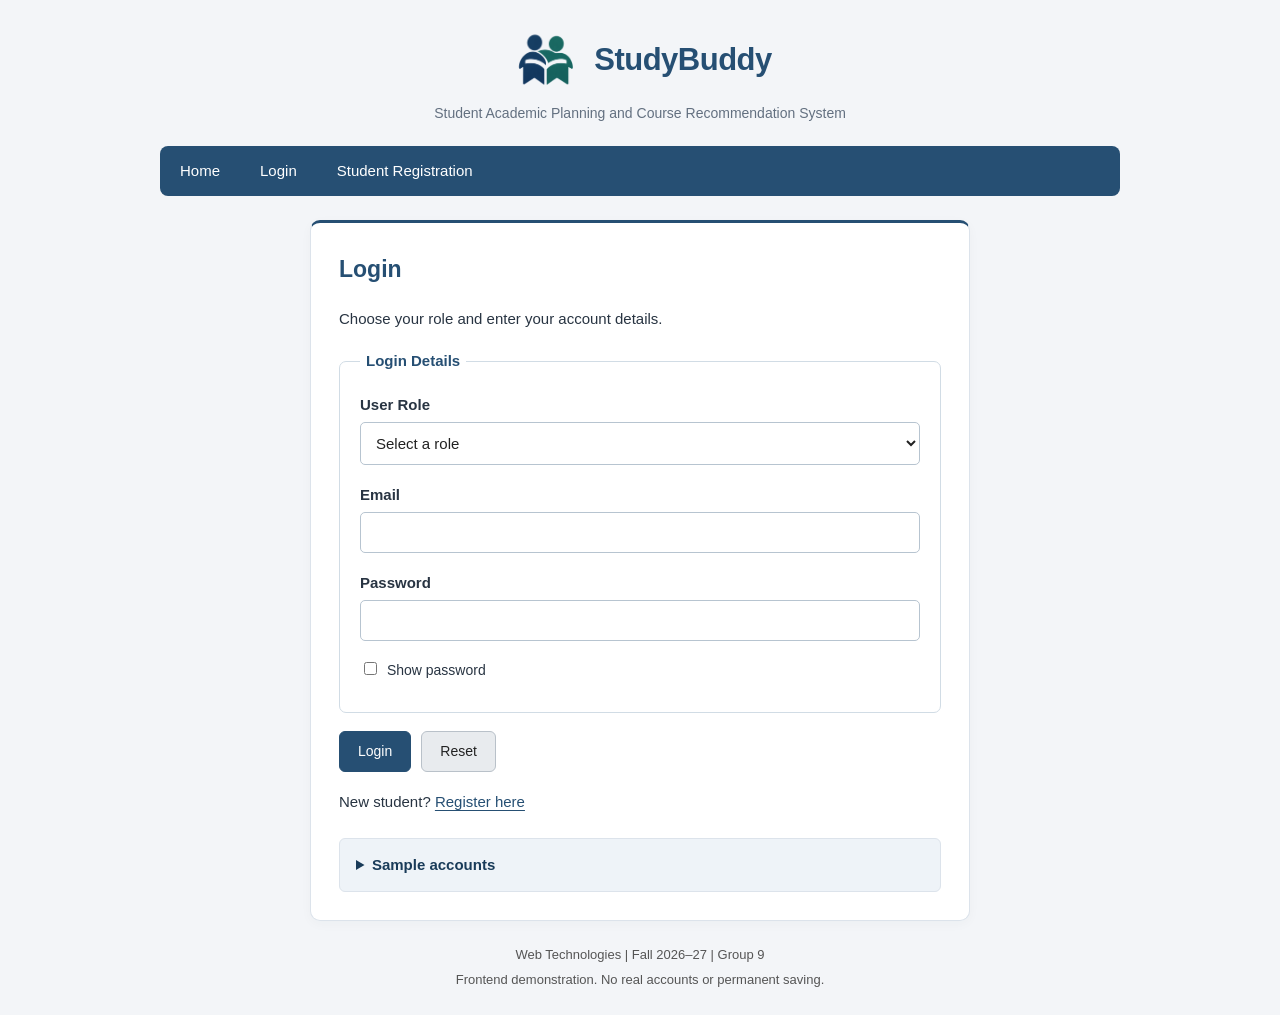
==== commit ea1dc8ef: "Polish simple pages with role colors and original StudyBuddy logo Refine spacing, borders, forms and" ====
--- a/Login.html
+++ b/Login.html
@@ -3,12 +3,18 @@
 <head>
     <meta charset="UTF-8">
     <meta name="viewport" content="width=device-width, initial-scale=1.0">
+    <link rel="icon" href="Images/StudyBuddyLogo.png" type="image/png">
     <title>Login and Registration - StudyBuddy</title>
     <link rel="stylesheet" href="Design/Style.css">
 </head>
 <body onload="loadLoginPage()">
     <header class="header">
-        <h1>StudyBuddy</h1>
+        <div class="brand">
+            <a href="index.html" aria-label="StudyBuddy home">
+                <img class="project-logo" src="Images/StudyBuddyLogo.png" alt="StudyBuddy logo: two students and an open book" width="76" height="72">
+            </a>
+            <h1>StudyBuddy</h1>
+        </div>
         <p>Student Academic Planning and Course Recommendation System</p>
     </header>
     <nav class="topnav" aria-label="Main navigation">
@@ -26,7 +32,7 @@
                     <legend>Login Details</legend>
                     <div class="form-row">
                         <label for="LoginRole">User Role</label>
-                        <select id="LoginRole" required aria-describedby="LoginRoleError">
+                        <select id="LoginRole" required aria-describedby="LoginRoleError" onchange="updateRoleTheme()">
                             <option value="">Select a role</option>
                             <option value="student">Student</option>
                             <option value="admin">Administrator</option>
--- a/Design/Style.css
+++ b/Design/Style.css
@@ -1,33 +1,61 @@
 /* Shared styles for the home page, forms and role dashboards. */
 body
 {
+    --theme: #264f73;
+    --theme-dark: #193b59;
+    --theme-light: #eef3f8;
     margin: 0;
     padding: 0 16px;
     font-family: Arial, Helvetica, sans-serif;
     font-size: 15px;
     line-height: 1.6;
-    color: #222;
-    background-color: #f2f4f6;
-}
+    color: #283442;
+    background-color: #f3f5f8;
+}
+
+/* Each role changes the same three colors, as in the faculty's sample. */
+.student { --theme: #28608e; --theme-dark: #1d476b; --theme-light: #edf4fb; }
+.admin { --theme: #71508d; --theme-dark: #563a70; --theme-light: #f5f0f9; }
+.advisor { --theme: #247265; --theme-dark: #19564b; --theme-light: #edf7f3; }
+.coordinator { --theme: #8a6021; --theme-dark: #694817; --theme-light: #fbf5e9; }
 
 .header
 {
     max-width: 960px;
     margin: 0 auto;
-    padding: 24px 0 18px;
+    padding: 24px 0 22px;
     text-align: center;
+}
+
+.brand
+{
+    display: flex;
+    align-items: center;
+    justify-content: center;
+    gap: 10px;
+}
+
+.project-logo
+{
+    display: block;
+    width: 76px;
+    height: 72px;
+    object-fit: contain;
 }
 
 .header h1
 {
     margin: 0;
     color: #264f73;
-    font-size: 30px;
+    font-size: 31px;
+    letter-spacing: -0.5px;
 }
 
 .header p
 {
-    margin: 4px 0 0;
+    margin: 6px 0 0;
+    color: #637080;
+    font-size: 14px;
 }
 
 .topnav
@@ -36,12 +64,14 @@
     margin: 0 auto;
     display: flex;
     flex-wrap: wrap;
-    background-color: #264f73;
+    background-color: var(--theme);
+    border-radius: 8px;
+    overflow: hidden;
 }
 
 .topnav a
 {
-    padding: 11px 18px;
+    padding: 13px 20px;
     color: white;
     text-decoration: none;
 }
@@ -49,23 +79,26 @@
 .topnav a:hover,
 .topnav a.active
 {
-    background-color: #193b59;
+    background-color: var(--theme-dark);
 }
 
 .page
 {
     max-width: 960px;
-    margin: 20px auto;
-    padding: 24px;
+    margin: 24px auto;
+    padding: 28px;
     box-sizing: border-box;
-    border: 1px solid #d3d9df;
+    border: 1px solid #dce3eb;
+    border-top: 3px solid var(--theme);
+    border-radius: 10px;
     background-color: white;
+    box-shadow: 0 3px 12px #20334808;
 }
 
 h2
 {
     margin-top: 0;
-    color: #264f73;
+    color: var(--theme);
     font-size: 23px;
 }
 
@@ -77,7 +110,7 @@
 
 a
 {
-    color: #264f73;
+    color: var(--theme);
     text-underline-offset: 3px;
 }
 
@@ -85,30 +118,40 @@
 {
     display: flex;
     flex-wrap: wrap;
-    gap: 16px;
-    margin-top: 20px;
+    gap: 20px;
+    margin-top: 24px;
 }
 
 .role-box
 {
     flex: 1 1 350px;
-    padding: 18px;
-    border: 1px solid #d3d9df;
+    padding: 22px;
+    border: 1px solid #dce3eb;
+    border-top: 3px solid var(--theme);
+    border-radius: 8px;
     box-sizing: border-box;
-}
+    display: flex;
+    flex-direction: column;
+    align-items: flex-start;
+}
+
+.role-box h3 { color: var(--theme); }
 
 .role-box p
 {
     margin: 10px 0 18px;
+    color: #536273;
+    flex: 1;
 }
 
 button,
 .button
 {
     display: inline-block;
-    padding: 9px 16px;
-    border: 1px solid #264f73;
-    background-color: #264f73;
+    padding: 10px 18px;
+    border: 1px solid var(--theme);
+    border-radius: 6px;
+    background-color: var(--theme);
     color: white;
     font-family: Arial, Helvetica, sans-serif;
     font-size: 14px;
@@ -120,7 +163,7 @@
 button:hover,
 .button:hover
 {
-    background-color: #193b59;
+    background-color: var(--theme-dark);
 }
 
 button.secondary,
@@ -132,30 +175,37 @@
     color: #222;
 }
 
+button.secondary:hover,
+button[type="reset"]:hover
+{
+    background-color: #dce3eb;
+}
+
 .form-container
 {
-    max-width: 620px;
-    margin: 20px auto;
+    max-width: 660px;
+    margin: 24px auto;
 }
 
 fieldset
 {
     margin: 18px 0;
-    padding: 18px;
+    padding: 20px;
     min-width: 0;
-    border: 1px solid #b9c1c9;
+    border: 1px solid #d1dce5;
+    border-radius: 7px;
 }
 
 legend
 {
     padding: 0 6px;
     font-weight: bold;
-    color: #264f73;
+    color: var(--theme);
 }
 
 .form-row
 {
-    margin-bottom: 16px;
+    margin-bottom: 18px;
 }
 
 .form-row label
@@ -174,8 +224,9 @@
 textarea
 {
     width: 100%;
-    padding: 9px;
-    border: 1px solid #aab4be;
+    padding: 11px;
+    border: 1px solid #b7c4d0;
+    border-radius: 5px;
     box-sizing: border-box;
     background-color: white;
     color: #222;
@@ -183,6 +234,15 @@
     font-size: 15px;
 }
 
+input:focus,
+select:focus,
+textarea:focus
+{
+    border-color: var(--theme);
+}
+
+input[type="checkbox"] { accent-color: var(--theme); }
+
 .choice
 {
     display: block;
@@ -213,6 +273,7 @@
     margin: 16px 0;
     padding: 10px 12px;
     border: 1px solid #b9c1c9;
+    border-radius: 6px;
 }
 
 .success
@@ -258,22 +319,34 @@
 th,
 td
 {
-    padding: 10px;
+    padding: 12px;
     text-align: left;
     border: 1px solid #d3d9df;
 }
 
 th
 {
-    background-color: #edf0f3;
+    background-color: var(--theme-light);
+    color: var(--theme-dark);
 }
 
 .tool-section
 {
-    padding-top: 18px;
-    margin-top: 18px;
+    padding-top: 22px;
+    margin-top: 22px;
     border-top: 1px solid #d3d9df;
 }
+
+details
+{
+    margin-top: 24px;
+    padding: 14px 16px;
+    background-color: var(--theme-light);
+    border: 1px solid #dce3eb;
+    border-radius: 6px;
+}
+
+summary { cursor: pointer; color: var(--theme-dark); font-weight: bold; }
 
 .footer
 {
@@ -313,9 +386,11 @@
     body { padding: 0 10px; }
     .header { padding: 18px 0; }
     .header h1 { font-size: 26px; }
+    .project-logo { width: 62px; height: 58px; }
     .header p { font-size: 13px; }
     .topnav a { padding: 10px 12px; font-size: 14px; }
     .page { padding: 16px; }
+    .role-box { padding: 18px; }
     fieldset { padding: 12px; }
     th, td { padding: 8px; font-size: 13px; }
 }
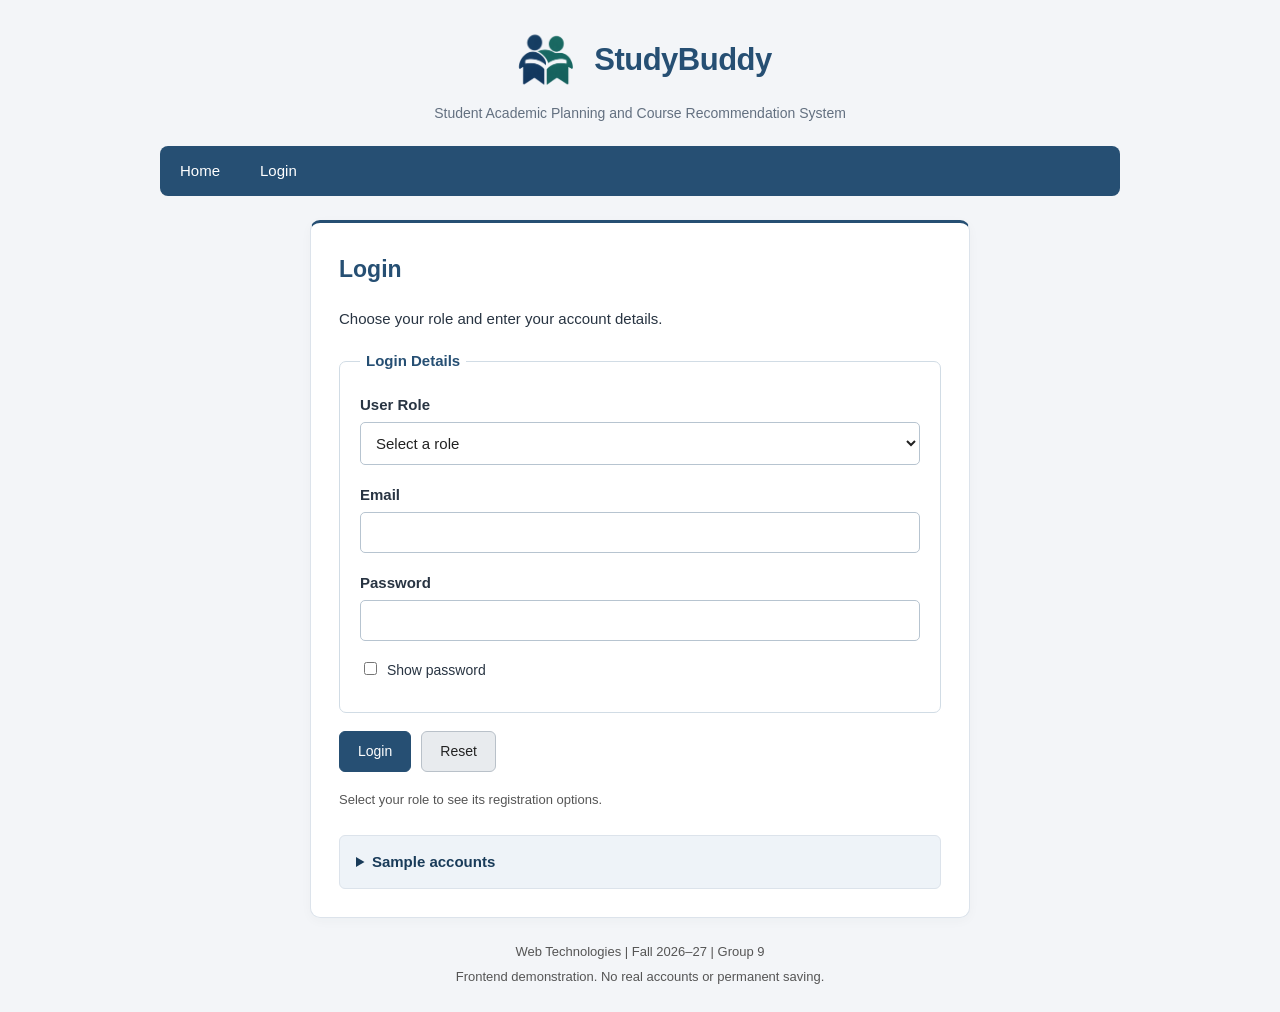
==== commit 846e9b29: "Fix role-specific public registration on the shared login page Show the matching registration prompt" ====
--- a/Login.html
+++ b/Login.html
@@ -20,7 +20,7 @@
     <nav class="topnav" aria-label="Main navigation">
         <a href="index.html">Home</a>
         <a href="#login" onclick="showLogin(); return false;">Login</a>
-        <a href="#register" onclick="showRegistration(); return false;">Student Registration</a>
+        <a id="RegistrationNavLink" href="#register" onclick="showRegistration(); return false;" hidden>Registration</a>
     </nav>
     <main class="page form-container">
         <noscript><p class="message failed">Please enable JavaScript to use the login and registration forms.</p></noscript>
@@ -62,7 +62,9 @@
                     <button class="secondary" type="reset">Reset</button>
                 </div>
             </form>
-            <p>New student? <a href="#register" onclick="showRegistration(); return false;">Register here</a></p>
+            <p id="RegistrationPrompt" hidden><span id="RegistrationPromptText"></span> <a id="RegistrationLink" href="#register" onclick="showRegistration(); return false;">Register here</a></p>
+            <p id="AdminRegistrationMessage" class="small-note" hidden>Administrator accounts are assigned by the institution.</p>
+            <p id="SelectRoleMessage" class="small-note">Select your role to see its registration options.</p>
             <details>
                 <summary>Sample accounts</summary>
                 <p class="small-note">Password for all sample accounts: <strong>StudyBuddy1</strong></p>
@@ -81,7 +83,7 @@
             </details>
         </section>
 
-        <!-- Both forms stay on this page so temporary registration details are available to login. -->
+        <!-- Separate registration forms share this document so temporary accounts remain available to login. -->
         <section id="register" hidden>
             <h2>Student Registration</h2>
             <p class="small-note">Use fictional details and a practice password. This demo account is cleared when you refresh or leave this page.</p>
@@ -155,7 +157,166 @@
                 <div class="form-buttons">
                     <button type="submit">Register</button>
                     <button class="secondary" type="reset">Reset</button>
-                    <button id="GoToLogin" type="button" onclick="showLogin()" hidden>Go to login</button>
+                    <button id="GoToLogin" type="button" onclick="showLogin('student')" hidden>Go to login</button>
+                </div>
+            </form>
+            <p><a href="#login" onclick="showLogin(); return false;">Back to login</a></p>
+        </section>
+
+        <section id="register-advisor" hidden>
+            <h2>Faculty Advisor Registration</h2>
+            <p class="small-note">Use fictional details and a practice password. This is a frontend demonstration and creates no permanent account. Details are cleared when you refresh or leave this page.</p>
+            <form id="AdvisorRegistrationForm" onsubmit="return validateAdvisorRegistrationForm()" onreset="resetAdvisorRegistrationForm()" oninput="clearAdvisorRegistrationResult()" onchange="clearAdvisorRegistrationResult()" novalidate>
+                <fieldset disabled>
+                    <legend>Faculty Advisor Information</legend>
+                    <div class="form-row">
+                        <label for="AdvisorName">Full Name</label>
+                        <input id="AdvisorName" type="text" autocomplete="name" required aria-describedby="AdvisorNameError">
+                        <p class="error" id="AdvisorNameError"></p>
+                    </div>
+                    <div class="form-row">
+                        <label for="AdvisorID">Faculty ID</label>
+                        <input id="AdvisorID" type="text" placeholder="FAC-1001" required aria-describedby="AdvisorIDHint AdvisorIDError">
+                        <p class="small-note" id="AdvisorIDHint">Project format: FAC followed by four digits, for example FAC-1001.</p>
+                        <p class="error" id="AdvisorIDError"></p>
+                    </div>
+                    <div class="form-row">
+                        <label for="AdvisorEmail">Email</label>
+                        <input id="AdvisorEmail" type="email" autocomplete="email" required aria-describedby="AdvisorEmailError">
+                        <p class="error" id="AdvisorEmailError"></p>
+                    </div>
+                    <div class="form-row">
+                        <label for="AdvisorPhone">Phone Number (optional)</label>
+                        <input id="AdvisorPhone" type="tel" placeholder="01712345678" autocomplete="tel-national" aria-describedby="AdvisorPhoneError">
+                        <p class="error" id="AdvisorPhoneError"></p>
+                    </div>
+                    <div class="form-row">
+                        <label for="AdvisorDepartment">Department</label>
+                        <select id="AdvisorDepartment" required aria-describedby="AdvisorDepartmentError">
+                            <option value="">Select an option</option>
+                            <option value="CSE">Computer Science and Engineering</option>
+                            <option value="EEE">Electrical and Electronic Engineering</option>
+                            <option value="BBA">Business Administration</option>
+                        </select>
+                        <p class="error" id="AdvisorDepartmentError"></p>
+                    </div>
+                    <div class="form-row">
+                        <label for="AdvisorDesignation">Designation</label>
+                        <select id="AdvisorDesignation" required aria-describedby="AdvisorDesignationError">
+                            <option value="">Select an option</option>
+                            <option value="Lecturer">Lecturer</option>
+                            <option value="Assistant Professor">Assistant Professor</option>
+                            <option value="Associate Professor">Associate Professor</option>
+                            <option value="Professor">Professor</option>
+                        </select>
+                        <p class="error" id="AdvisorDesignationError"></p>
+                    </div>
+                </fieldset>
+                <fieldset disabled>
+                    <legend>Password</legend>
+                    <div class="form-row">
+                        <label for="AdvisorPassword">Password</label>
+                        <input id="AdvisorPassword" type="password" autocomplete="new-password" required aria-describedby="AdvisorPasswordHint AdvisorPasswordError">
+                        <p class="small-note" id="AdvisorPasswordHint">At least 8 characters, including an uppercase letter, a lowercase letter and a number.</p>
+                        <p class="error" id="AdvisorPasswordError"></p>
+                    </div>
+                    <div class="form-row">
+                        <label for="AdvisorConfirmPassword">Confirm Password</label>
+                        <input id="AdvisorConfirmPassword" type="password" autocomplete="new-password" required aria-describedby="AdvisorConfirmPasswordError">
+                        <p class="error" id="AdvisorConfirmPasswordError"></p>
+                    </div>
+                    <label class="choice">
+                        <input id="ShowAdvisorPassword" type="checkbox" onclick="togglePassword('AdvisorPassword', this); togglePassword('AdvisorConfirmPassword', this)">
+                        Show passwords
+                    </label>
+                </fieldset>
+                <p id="AdvisorResult" class="message" role="status" aria-live="polite"></p>
+                <div class="form-buttons">
+                    <button type="submit">Register</button>
+                    <button class="secondary" type="reset">Reset</button>
+                    <button id="AdvisorGoToLogin" type="button" onclick="showLogin('advisor')" hidden>Go to login</button>
+                </div>
+            </form>
+            <p><a href="#login" onclick="showLogin(); return false;">Back to login</a></p>
+        </section>
+
+        <section id="register-coordinator" hidden>
+            <h2>Academic Coordinator Registration</h2>
+            <p class="small-note">Use fictional details and a practice password. This is a frontend demonstration and creates no permanent account. Details are cleared when you refresh or leave this page.</p>
+            <form id="CoordinatorRegistrationForm" onsubmit="return validateCoordinatorRegistrationForm()" onreset="resetCoordinatorRegistrationForm()" oninput="clearCoordinatorRegistrationResult()" onchange="clearCoordinatorRegistrationResult()" novalidate>
+                <fieldset disabled>
+                    <legend>Academic Coordinator Information</legend>
+                    <div class="form-row">
+                        <label for="CoordinatorName">Full Name</label>
+                        <input id="CoordinatorName" type="text" autocomplete="name" required aria-describedby="CoordinatorNameError">
+                        <p class="error" id="CoordinatorNameError"></p>
+                    </div>
+                    <div class="form-row">
+                        <label for="CoordinatorID">Coordinator ID</label>
+                        <input id="CoordinatorID" type="text" placeholder="COR-1001" required aria-describedby="CoordinatorIDHint CoordinatorIDError">
+                        <p class="small-note" id="CoordinatorIDHint">Project format: COR followed by four digits, for example COR-1001.</p>
+                        <p class="error" id="CoordinatorIDError"></p>
+                    </div>
+                    <div class="form-row">
+                        <label for="CoordinatorEmail">Email</label>
+                        <input id="CoordinatorEmail" type="email" autocomplete="email" required aria-describedby="CoordinatorEmailError">
+                        <p class="error" id="CoordinatorEmailError"></p>
+                    </div>
+                    <div class="form-row">
+                        <label for="CoordinatorPhone">Phone Number (optional)</label>
+                        <input id="CoordinatorPhone" type="tel" placeholder="01712345678" autocomplete="tel-national" aria-describedby="CoordinatorPhoneError">
+                        <p class="error" id="CoordinatorPhoneError"></p>
+                    </div>
+                    <div class="form-row">
+                        <label for="CoordinatorDepartment">Department</label>
+                        <select id="CoordinatorDepartment" required aria-describedby="CoordinatorDepartmentError">
+                            <option value="">Select an option</option>
+                            <option value="CSE">Computer Science and Engineering</option>
+                            <option value="EEE">Electrical and Electronic Engineering</option>
+                            <option value="BBA">Business Administration</option>
+                        </select>
+                        <p class="error" id="CoordinatorDepartmentError"></p>
+                    </div>
+                    <div class="form-row">
+                        <label for="CoordinatorTerm">Assigned Semester</label>
+                        <select id="CoordinatorTerm" required aria-describedby="CoordinatorTermError">
+                            <option value="">Select an option</option>
+                            <option value="Spring">Spring</option>
+                            <option value="Summer">Summer</option>
+                            <option value="Fall">Fall</option>
+                        </select>
+                        <p class="error" id="CoordinatorTermError"></p>
+                    </div>
+                    <div class="form-row">
+                        <label for="CoordinatorYear">Academic Year</label>
+                        <input id="CoordinatorYear" type="text" placeholder="2026-27" required aria-describedby="CoordinatorYearHint CoordinatorYearError">
+                        <p class="small-note" id="CoordinatorYearHint">Use consecutive years, for example 2026-27. Demo start years: 2020 to 2100.</p>
+                        <p class="error" id="CoordinatorYearError"></p>
+                    </div>
+                </fieldset>
+                <fieldset disabled>
+                    <legend>Password</legend>
+                    <div class="form-row">
+                        <label for="CoordinatorPassword">Password</label>
+                        <input id="CoordinatorPassword" type="password" autocomplete="new-password" required aria-describedby="CoordinatorPasswordHint CoordinatorPasswordError">
+                        <p class="small-note" id="CoordinatorPasswordHint">At least 8 characters, including an uppercase letter, a lowercase letter and a number.</p>
+                        <p class="error" id="CoordinatorPasswordError"></p>
+                    </div>
+                    <div class="form-row">
+                        <label for="CoordinatorConfirmPassword">Confirm Password</label>
+                        <input id="CoordinatorConfirmPassword" type="password" autocomplete="new-password" required aria-describedby="CoordinatorConfirmPasswordError">
+                        <p class="error" id="CoordinatorConfirmPasswordError"></p>
+                    </div>
+                    <label class="choice">
+                        <input id="ShowCoordinatorPassword" type="checkbox" onclick="togglePassword('CoordinatorPassword', this); togglePassword('CoordinatorConfirmPassword', this)">
+                        Show passwords
+                    </label>
+                </fieldset>
+                <p id="CoordinatorResult" class="message" role="status" aria-live="polite"></p>
+                <div class="form-buttons">
+                    <button type="submit">Register</button>
+                    <button class="secondary" type="reset">Reset</button>
+                    <button id="CoordinatorGoToLogin" type="button" onclick="showLogin('coordinator')" hidden>Go to login</button>
                 </div>
             </form>
             <p><a href="#login" onclick="showLogin(); return false;">Back to login</a></p>
@@ -169,5 +330,7 @@
     <script src="JS/Data.js"></script>
     <script src="JS/Login.js"></script>
     <script src="Student/JS/StudentRegistration.js"></script>
+    <script src="Advisor/JS/AdvisorRegistration.js"></script>
+    <script src="Coordinator/JS/CoordinatorRegistration.js"></script>
 </body>
 </html>
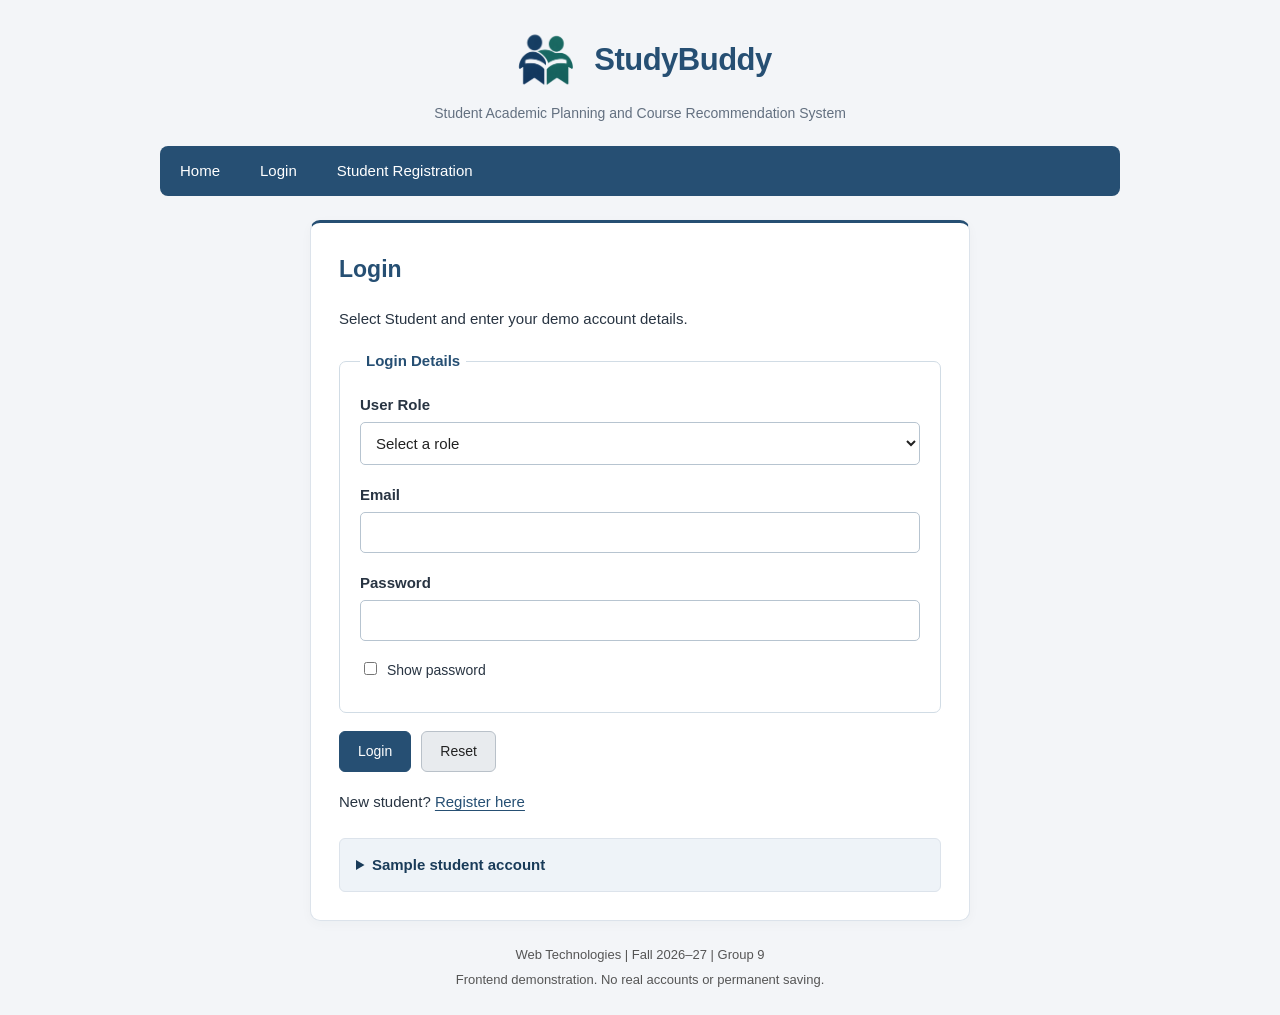
==== commit 4e851ec7: "Clarify student module scope and pending group features" ====
--- a/Login.html
+++ b/Login.html
@@ -20,13 +20,13 @@
     <nav class="topnav" aria-label="Main navigation">
         <a href="index.html">Home</a>
         <a href="#login" onclick="showLogin(); return false;">Login</a>
-        <a id="RegistrationNavLink" href="#register" onclick="showRegistration(); return false;" hidden>Registration</a>
+        <a href="#register" onclick="showRegistration(); return false;">Student Registration</a>
     </nav>
     <main class="page form-container">
         <noscript><p class="message failed">Please enable JavaScript to use the login and registration forms.</p></noscript>
         <section id="login">
             <h2>Login</h2>
-            <p>Choose your role and enter your account details.</p>
+            <p>Select Student and enter your demo account details.</p>
             <form id="LoginForm" onsubmit="return validateLoginForm()" onreset="resetLoginForm()" oninput="clearResult('LoginResult')" onchange="clearResult('LoginResult')" novalidate>
                 <fieldset disabled>
                     <legend>Login Details</legend>
@@ -35,9 +35,9 @@
                         <select id="LoginRole" required aria-describedby="LoginRoleError" onchange="updateRoleTheme()">
                             <option value="">Select a role</option>
                             <option value="student">Student</option>
-                            <option value="admin">Administrator</option>
-                            <option value="advisor">Faculty Advisor</option>
-                            <option value="coordinator">Academic Coordinator</option>
+                            <option value="admin" disabled>Administrator (not implemented)</option>
+                            <option value="advisor" disabled>Faculty Advisor (not implemented)</option>
+                            <option value="coordinator" disabled>Academic Coordinator (not implemented)</option>
                         </select>
                         <p class="error" id="LoginRoleError"></p>
                     </div>
@@ -62,28 +62,23 @@
                     <button class="secondary" type="reset">Reset</button>
                 </div>
             </form>
-            <p id="RegistrationPrompt" hidden><span id="RegistrationPromptText"></span> <a id="RegistrationLink" href="#register" onclick="showRegistration(); return false;">Register here</a></p>
-            <p id="AdminRegistrationMessage" class="small-note" hidden>Administrator accounts are assigned by the institution.</p>
-            <p id="SelectRoleMessage" class="small-note">Select your role to see its registration options.</p>
+            <p>New student? <a href="#register" onclick="showRegistration(); return false;">Register here</a></p>
             <details>
-                <summary>Sample accounts</summary>
-                <p class="small-note">Password for all sample accounts: <strong>StudyBuddy1</strong></p>
+                <summary>Sample student account</summary>
+                <p class="small-note">Sample password: <strong>StudyBuddy1</strong></p>
                 <div class="table-scroll">
                     <table>
-                        <caption>Accounts for the classroom demonstration</caption>
+                        <caption>Account for the classroom demonstration</caption>
                         <thead><tr><th scope="col">Role</th><th scope="col">Email</th></tr></thead>
                         <tbody>
                             <tr><td>Student</td><td>student@studybuddy.example</td></tr>
-                            <tr><td>Administrator</td><td>admin@studybuddy.example</td></tr>
-                            <tr><td>Faculty Advisor</td><td>advisor@studybuddy.example</td></tr>
-                            <tr><td>Academic Coordinator</td><td>coordinator@studybuddy.example</td></tr>
                         </tbody>
                     </table>
                 </div>
             </details>
         </section>
 
-        <!-- Separate registration forms share this document so temporary accounts remain available to login. -->
+        <!-- Student registration shares this document so temporary accounts remain available for login. -->
         <section id="register" hidden>
             <h2>Student Registration</h2>
             <p class="small-note">Use fictional details and a practice password. This demo account is cleared when you refresh or leave this page.</p>
@@ -162,165 +157,6 @@
             </form>
             <p><a href="#login" onclick="showLogin(); return false;">Back to login</a></p>
         </section>
-
-        <section id="register-advisor" hidden>
-            <h2>Faculty Advisor Registration</h2>
-            <p class="small-note">Use fictional details and a practice password. This is a frontend demonstration and creates no permanent account. Details are cleared when you refresh or leave this page.</p>
-            <form id="AdvisorRegistrationForm" onsubmit="return validateAdvisorRegistrationForm()" onreset="resetAdvisorRegistrationForm()" oninput="clearAdvisorRegistrationResult()" onchange="clearAdvisorRegistrationResult()" novalidate>
-                <fieldset disabled>
-                    <legend>Faculty Advisor Information</legend>
-                    <div class="form-row">
-                        <label for="AdvisorName">Full Name</label>
-                        <input id="AdvisorName" type="text" autocomplete="name" required aria-describedby="AdvisorNameError">
-                        <p class="error" id="AdvisorNameError"></p>
-                    </div>
-                    <div class="form-row">
-                        <label for="AdvisorID">Faculty ID</label>
-                        <input id="AdvisorID" type="text" placeholder="FAC-1001" required aria-describedby="AdvisorIDHint AdvisorIDError">
-                        <p class="small-note" id="AdvisorIDHint">Project format: FAC followed by four digits, for example FAC-1001.</p>
-                        <p class="error" id="AdvisorIDError"></p>
-                    </div>
-                    <div class="form-row">
-                        <label for="AdvisorEmail">Email</label>
-                        <input id="AdvisorEmail" type="email" autocomplete="email" required aria-describedby="AdvisorEmailError">
-                        <p class="error" id="AdvisorEmailError"></p>
-                    </div>
-                    <div class="form-row">
-                        <label for="AdvisorPhone">Phone Number (optional)</label>
-                        <input id="AdvisorPhone" type="tel" placeholder="01712345678" autocomplete="tel-national" aria-describedby="AdvisorPhoneError">
-                        <p class="error" id="AdvisorPhoneError"></p>
-                    </div>
-                    <div class="form-row">
-                        <label for="AdvisorDepartment">Department</label>
-                        <select id="AdvisorDepartment" required aria-describedby="AdvisorDepartmentError">
-                            <option value="">Select an option</option>
-                            <option value="CSE">Computer Science and Engineering</option>
-                            <option value="EEE">Electrical and Electronic Engineering</option>
-                            <option value="BBA">Business Administration</option>
-                        </select>
-                        <p class="error" id="AdvisorDepartmentError"></p>
-                    </div>
-                    <div class="form-row">
-                        <label for="AdvisorDesignation">Designation</label>
-                        <select id="AdvisorDesignation" required aria-describedby="AdvisorDesignationError">
-                            <option value="">Select an option</option>
-                            <option value="Lecturer">Lecturer</option>
-                            <option value="Assistant Professor">Assistant Professor</option>
-                            <option value="Associate Professor">Associate Professor</option>
-                            <option value="Professor">Professor</option>
-                        </select>
-                        <p class="error" id="AdvisorDesignationError"></p>
-                    </div>
-                </fieldset>
-                <fieldset disabled>
-                    <legend>Password</legend>
-                    <div class="form-row">
-                        <label for="AdvisorPassword">Password</label>
-                        <input id="AdvisorPassword" type="password" autocomplete="new-password" required aria-describedby="AdvisorPasswordHint AdvisorPasswordError">
-                        <p class="small-note" id="AdvisorPasswordHint">At least 8 characters, including an uppercase letter, a lowercase letter and a number.</p>
-                        <p class="error" id="AdvisorPasswordError"></p>
-                    </div>
-                    <div class="form-row">
-                        <label for="AdvisorConfirmPassword">Confirm Password</label>
-                        <input id="AdvisorConfirmPassword" type="password" autocomplete="new-password" required aria-describedby="AdvisorConfirmPasswordError">
-                        <p class="error" id="AdvisorConfirmPasswordError"></p>
-                    </div>
-                    <label class="choice">
-                        <input id="ShowAdvisorPassword" type="checkbox" onclick="togglePassword('AdvisorPassword', this); togglePassword('AdvisorConfirmPassword', this)">
-                        Show passwords
-                    </label>
-                </fieldset>
-                <p id="AdvisorResult" class="message" role="status" aria-live="polite"></p>
-                <div class="form-buttons">
-                    <button type="submit">Register</button>
-                    <button class="secondary" type="reset">Reset</button>
-                    <button id="AdvisorGoToLogin" type="button" onclick="showLogin('advisor')" hidden>Go to login</button>
-                </div>
-            </form>
-            <p><a href="#login" onclick="showLogin(); return false;">Back to login</a></p>
-        </section>
-
-        <section id="register-coordinator" hidden>
-            <h2>Academic Coordinator Registration</h2>
-            <p class="small-note">Use fictional details and a practice password. This is a frontend demonstration and creates no permanent account. Details are cleared when you refresh or leave this page.</p>
-            <form id="CoordinatorRegistrationForm" onsubmit="return validateCoordinatorRegistrationForm()" onreset="resetCoordinatorRegistrationForm()" oninput="clearCoordinatorRegistrationResult()" onchange="clearCoordinatorRegistrationResult()" novalidate>
-                <fieldset disabled>
-                    <legend>Academic Coordinator Information</legend>
-                    <div class="form-row">
-                        <label for="CoordinatorName">Full Name</label>
-                        <input id="CoordinatorName" type="text" autocomplete="name" required aria-describedby="CoordinatorNameError">
-                        <p class="error" id="CoordinatorNameError"></p>
-                    </div>
-                    <div class="form-row">
-                        <label for="CoordinatorID">Coordinator ID</label>
-                        <input id="CoordinatorID" type="text" placeholder="COR-1001" required aria-describedby="CoordinatorIDHint CoordinatorIDError">
-                        <p class="small-note" id="CoordinatorIDHint">Project format: COR followed by four digits, for example COR-1001.</p>
-                        <p class="error" id="CoordinatorIDError"></p>
-                    </div>
-                    <div class="form-row">
-                        <label for="CoordinatorEmail">Email</label>
-                        <input id="CoordinatorEmail" type="email" autocomplete="email" required aria-describedby="CoordinatorEmailError">
-                        <p class="error" id="CoordinatorEmailError"></p>
-                    </div>
-                    <div class="form-row">
-                        <label for="CoordinatorPhone">Phone Number (optional)</label>
-                        <input id="CoordinatorPhone" type="tel" placeholder="01712345678" autocomplete="tel-national" aria-describedby="CoordinatorPhoneError">
-                        <p class="error" id="CoordinatorPhoneError"></p>
-                    </div>
-                    <div class="form-row">
-                        <label for="CoordinatorDepartment">Department</label>
-                        <select id="CoordinatorDepartment" required aria-describedby="CoordinatorDepartmentError">
-                            <option value="">Select an option</option>
-                            <option value="CSE">Computer Science and Engineering</option>
-                            <option value="EEE">Electrical and Electronic Engineering</option>
-                            <option value="BBA">Business Administration</option>
-                        </select>
-                        <p class="error" id="CoordinatorDepartmentError"></p>
-                    </div>
-                    <div class="form-row">
-                        <label for="CoordinatorTerm">Assigned Semester</label>
-                        <select id="CoordinatorTerm" required aria-describedby="CoordinatorTermError">
-                            <option value="">Select an option</option>
-                            <option value="Spring">Spring</option>
-                            <option value="Summer">Summer</option>
-                            <option value="Fall">Fall</option>
-                        </select>
-                        <p class="error" id="CoordinatorTermError"></p>
-                    </div>
-                    <div class="form-row">
-                        <label for="CoordinatorYear">Academic Year</label>
-                        <input id="CoordinatorYear" type="text" placeholder="2026-27" required aria-describedby="CoordinatorYearHint CoordinatorYearError">
-                        <p class="small-note" id="CoordinatorYearHint">Use consecutive years, for example 2026-27. Demo start years: 2020 to 2100.</p>
-                        <p class="error" id="CoordinatorYearError"></p>
-                    </div>
-                </fieldset>
-                <fieldset disabled>
-                    <legend>Password</legend>
-                    <div class="form-row">
-                        <label for="CoordinatorPassword">Password</label>
-                        <input id="CoordinatorPassword" type="password" autocomplete="new-password" required aria-describedby="CoordinatorPasswordHint CoordinatorPasswordError">
-                        <p class="small-note" id="CoordinatorPasswordHint">At least 8 characters, including an uppercase letter, a lowercase letter and a number.</p>
-                        <p class="error" id="CoordinatorPasswordError"></p>
-                    </div>
-                    <div class="form-row">
-                        <label for="CoordinatorConfirmPassword">Confirm Password</label>
-                        <input id="CoordinatorConfirmPassword" type="password" autocomplete="new-password" required aria-describedby="CoordinatorConfirmPasswordError">
-                        <p class="error" id="CoordinatorConfirmPasswordError"></p>
-                    </div>
-                    <label class="choice">
-                        <input id="ShowCoordinatorPassword" type="checkbox" onclick="togglePassword('CoordinatorPassword', this); togglePassword('CoordinatorConfirmPassword', this)">
-                        Show passwords
-                    </label>
-                </fieldset>
-                <p id="CoordinatorResult" class="message" role="status" aria-live="polite"></p>
-                <div class="form-buttons">
-                    <button type="submit">Register</button>
-                    <button class="secondary" type="reset">Reset</button>
-                    <button id="CoordinatorGoToLogin" type="button" onclick="showLogin('coordinator')" hidden>Go to login</button>
-                </div>
-            </form>
-            <p><a href="#login" onclick="showLogin(); return false;">Back to login</a></p>
-        </section>
     </main>
     <footer class="footer">
         <p>Web Technologies | Fall 2026–27 | Group 9</p>
@@ -330,7 +166,5 @@
     <script src="JS/Data.js"></script>
     <script src="JS/Login.js"></script>
     <script src="Student/JS/StudentRegistration.js"></script>
-    <script src="Advisor/JS/AdvisorRegistration.js"></script>
-    <script src="Coordinator/JS/CoordinatorRegistration.js"></script>
 </body>
 </html>
--- a/Design/Style.css
+++ b/Design/Style.css
@@ -394,3 +394,53 @@
     fieldset { padding: 12px; }
     th, td { padding: 8px; font-size: 13px; }
 }
+
+/* Dashboard tools reuse the same forms and tables as the entry pages. */
+.form-grid
+{
+    display: grid;
+    grid-template-columns: 1fr 1fr;
+    gap: 0 20px;
+}
+
+.course-row
+{
+    display: grid;
+    grid-template-columns: 2fr 1fr 1fr auto;
+    align-items: start;
+    gap: 12px;
+    padding: 16px 0;
+    border-bottom: 1px solid #dce3eb;
+}
+
+.checkbox-list
+{
+    display: grid;
+    grid-template-columns: 1fr 1fr;
+    gap: 6px 18px;
+}
+
+.summary-box
+{
+    margin: 16px 0;
+    padding: 14px 18px;
+    background-color: var(--theme-light);
+    border: 1px solid #dce3eb;
+    border-radius: 6px;
+}
+
+textarea { min-height: 100px; resize: vertical; }
+input[type="search"]
+{
+    width: 100%;
+    padding: 11px;
+    box-sizing: border-box;
+    border: 1px solid #b7c4d0;
+    border-radius: 5px;
+    font: inherit;
+}
+
+@media (max-width: 600px)
+{
+    .form-grid, .course-row, .checkbox-list { grid-template-columns: 1fr; }
+}
